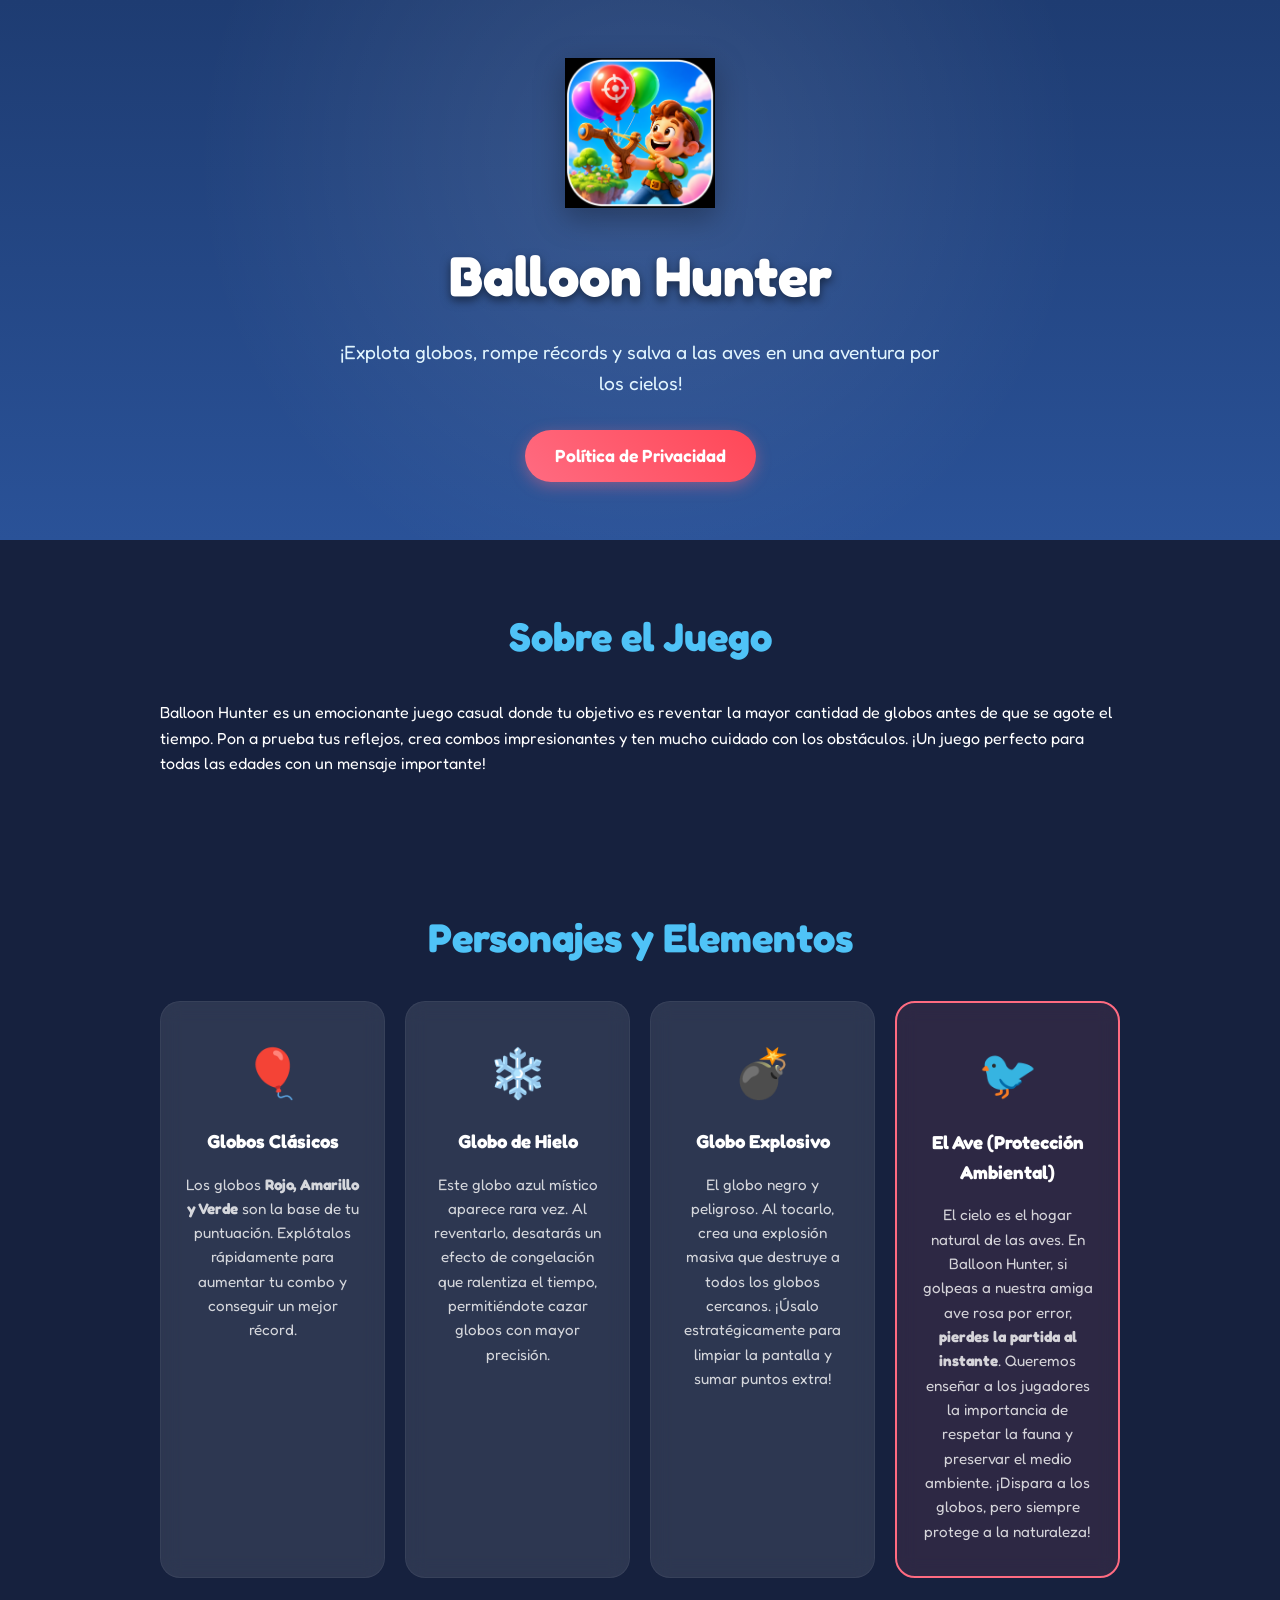
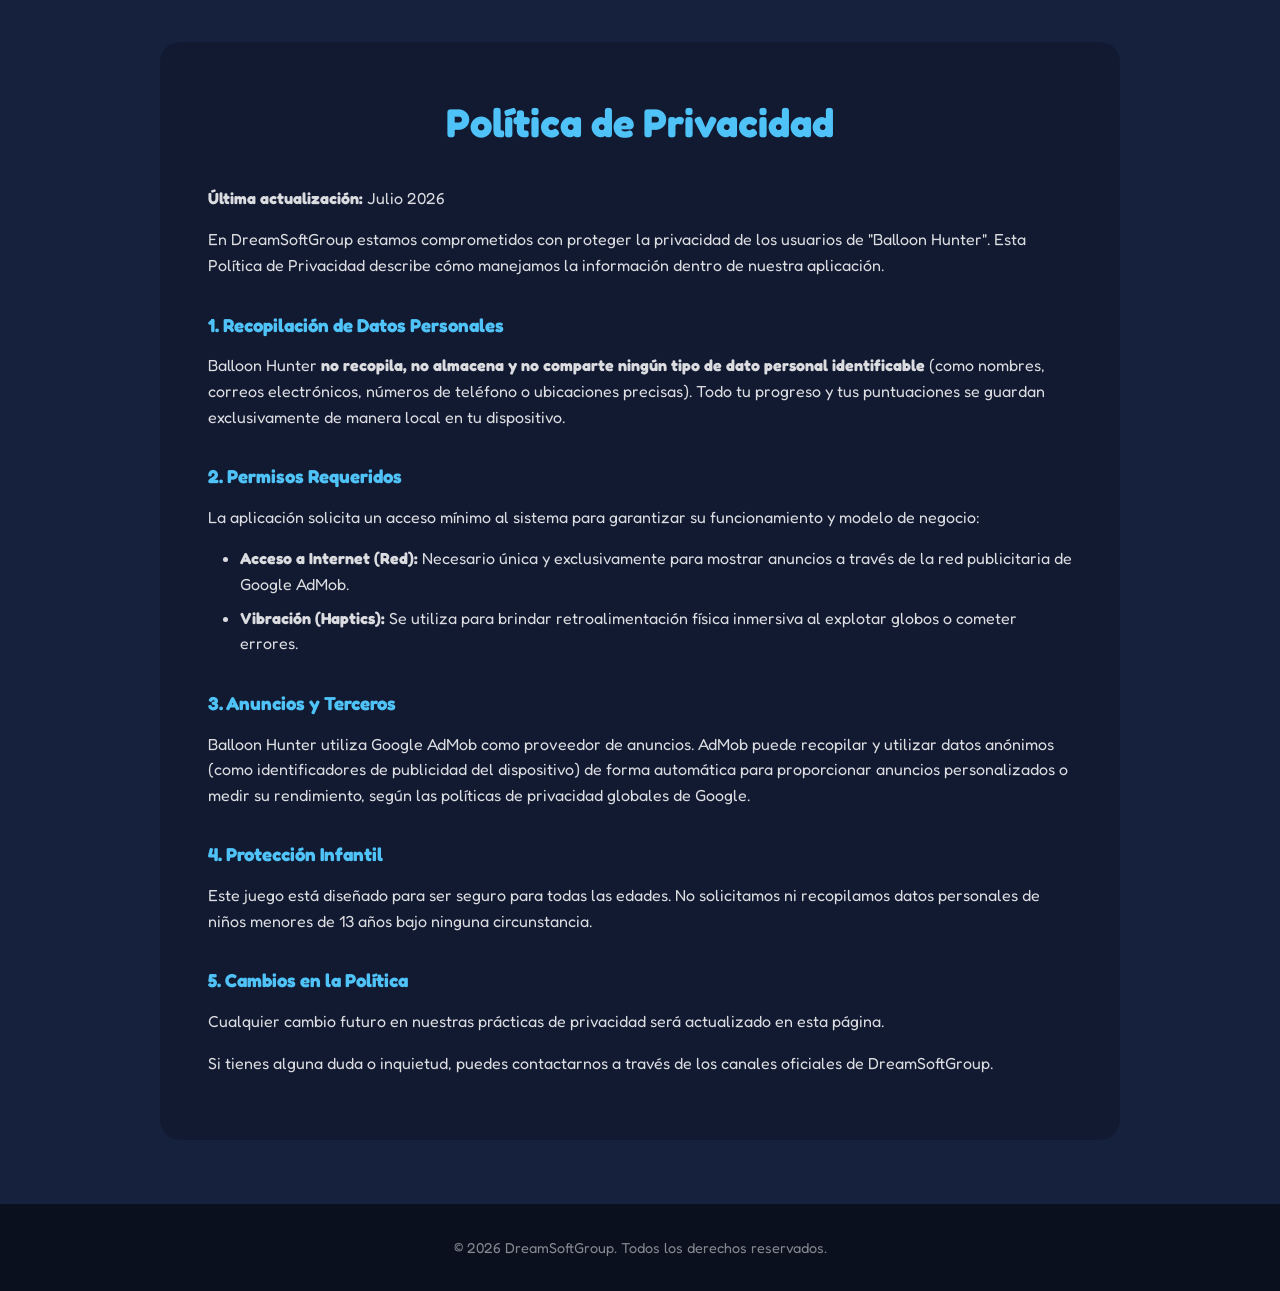
==== index.html @ 34f27b4a "first commit with Privacy Policy and Lore" ====
<!DOCTYPE html>
<html lang="es">
<head>
    <meta charset="UTF-8">
    <meta name="viewport" content="width=device-width, initial-scale=1.0">
    <title>Balloon Hunter | Official Game & Privacy Policy</title>
    <link href="https://fonts.googleapis.com/css2?family=Fredoka:wght@400;600;700&display=swap" rel="stylesheet">
    <link rel="stylesheet" href="style.css">
</head>
<body>
    <header class="hero">
        <div class="sky-background"></div>
        <div class="container hero-content">
            <img src="logo.png" alt="Balloon Hunter Logo" class="logo">
            <h1>Balloon Hunter</h1>
            <p class="tagline">¡Explota globos, rompe récords y salva a las aves en una aventura por los cielos!</p>
            <a href="#privacy" class="btn">Política de Privacidad</a>
        </div>
        <div class="clouds"></div>
    </header>

    <main class="container">
        <section id="about" class="section">
            <h2>Sobre el Juego</h2>
            <p>Balloon Hunter es un emocionante juego casual donde tu objetivo es reventar la mayor cantidad de globos antes de que se agote el tiempo. Pon a prueba tus reflejos, crea combos impresionantes y ten mucho cuidado con los obstáculos. ¡Un juego perfecto para todas las edades con un mensaje importante!</p>
        </section>

        <section id="lore" class="section">
            <h2>Personajes y Elementos</h2>
            <div class="cards-grid">
                
                <div class="card basic-balloons">
                    <div class="card-icon">🎈</div>
                    <h3>Globos Clásicos</h3>
                    <p>Los globos <strong>Rojo, Amarillo y Verde</strong> son la base de tu puntuación. Explótalos rápidamente para aumentar tu combo y conseguir un mejor récord.</p>
                </div>

                <div class="card ice-balloon">
                    <div class="card-icon">❄️</div>
                    <h3>Globo de Hielo</h3>
                    <p>Este globo azul místico aparece rara vez. Al reventarlo, desatarás un efecto de congelación que ralentiza el tiempo, permitiéndote cazar globos con mayor precisión.</p>
                </div>

                <div class="card bomb-balloon">
                    <div class="card-icon">💣</div>
                    <h3>Globo Explosivo</h3>
                    <p>El globo negro y peligroso. Al tocarlo, crea una explosión masiva que destruye a todos los globos cercanos. ¡Úsalo estratégicamente para limpiar la pantalla y sumar puntos extra!</p>
                </div>

                <div class="card bird-character">
                    <div class="card-icon">🐦</div>
                    <h3>El Ave (Protección Ambiental)</h3>
                    <p>El cielo es el hogar natural de las aves. En Balloon Hunter, si golpeas a nuestra amiga ave rosa por error, <strong>pierdes la partida al instante</strong>. Queremos enseñar a los jugadores la importancia de respetar la fauna y preservar el medio ambiente. ¡Dispara a los globos, pero siempre protege a la naturaleza!</p>
                </div>

            </div>
        </section>

        <section id="privacy" class="section privacy-section">
            <h2>Política de Privacidad</h2>
            <div class="privacy-content">
                <p><strong>Última actualización:</strong> Julio 2026</p>
                
                <p>En DreamSoftGroup estamos comprometidos con proteger la privacidad de los usuarios de "Balloon Hunter". Esta Política de Privacidad describe cómo manejamos la información dentro de nuestra aplicación.</p>

                <h3>1. Recopilación de Datos Personales</h3>
                <p>Balloon Hunter <strong>no recopila, no almacena y no comparte ningún tipo de dato personal identificable</strong> (como nombres, correos electrónicos, números de teléfono o ubicaciones precisas). Todo tu progreso y tus puntuaciones se guardan exclusivamente de manera local en tu dispositivo.</p>

                <h3>2. Permisos Requeridos</h3>
                <p>La aplicación solicita un acceso mínimo al sistema para garantizar su funcionamiento y modelo de negocio:</p>
                <ul>
                    <li><strong>Acceso a Internet (Red):</strong> Necesario única y exclusivamente para mostrar anuncios a través de la red publicitaria de Google AdMob.</li>
                    <li><strong>Vibración (Haptics):</strong> Se utiliza para brindar retroalimentación física inmersiva al explotar globos o cometer errores.</li>
                </ul>

                <h3>3. Anuncios y Terceros</h3>
                <p>Balloon Hunter utiliza Google AdMob como proveedor de anuncios. AdMob puede recopilar y utilizar datos anónimos (como identificadores de publicidad del dispositivo) de forma automática para proporcionar anuncios personalizados o medir su rendimiento, según las políticas de privacidad globales de Google.</p>

                <h3>4. Protección Infantil</h3>
                <p>Este juego está diseñado para ser seguro para todas las edades. No solicitamos ni recopilamos datos personales de niños menores de 13 años bajo ninguna circunstancia.</p>

                <h3>5. Cambios en la Política</h3>
                <p>Cualquier cambio futuro en nuestras prácticas de privacidad será actualizado en esta página.</p>
                
                <p>Si tienes alguna duda o inquietud, puedes contactarnos a través de los canales oficiales de DreamSoftGroup.</p>
            </div>
        </section>
    </main>

    <footer>
        <p>&copy; 2026 DreamSoftGroup. Todos los derechos reservados.</p>
    </footer>
</body>
</html>
---- style.css ----
:root {
    --primary: #4fc3f7;
    --primary-dark: #0288d1;
    --text: #ffffff;
    --bg-dark: #16213e;
    --bg-card: rgba(255, 255, 255, 0.1);
    --accent: #ff6b81;
}

* {
    margin: 0;
    padding: 0;
    box-sizing: border-box;
}

body {
    font-family: 'Fredoka', sans-serif;
    background-color: var(--bg-dark);
    color: var(--text);
    line-height: 1.6;
}

/* HERO SECTION */
.hero {
    position: relative;
    min-height: 60vh;
    display: flex;
    align-items: center;
    justify-content: center;
    text-align: center;
    background: linear-gradient(180deg, #1e3c72 0%, #2a5298 100%);
    overflow: hidden;
}

.sky-background {
    position: absolute;
    top: 0;
    left: 0;
    width: 100%;
    height: 100%;
    background-image: radial-gradient(circle at 50% 30%, rgba(255,255,255,0.1) 0%, transparent 60%);
    z-index: 1;
}

.hero-content {
    position: relative;
    z-index: 10;
    animation: slideUp 1s ease-out;
}

.logo {
    width: 150px;
    height: auto;
    margin-bottom: 1rem;
    filter: drop-shadow(0 10px 15px rgba(0,0,0,0.3));
    animation: float 3s ease-in-out infinite;
}

h1 {
    font-size: 3.5rem;
    margin-bottom: 1rem;
    text-shadow: 0 4px 10px rgba(0,0,0,0.5);
    color: #fff;
}

.tagline {
    font-size: 1.2rem;
    max-width: 600px;
    margin: 0 auto 2rem;
    color: #e1f5fe;
}

.btn {
    display: inline-block;
    padding: 12px 30px;
    background: linear-gradient(45deg, var(--accent), #ff4757);
    color: white;
    text-decoration: none;
    border-radius: 30px;
    font-size: 1.1rem;
    font-weight: 600;
    box-shadow: 0 4px 15px rgba(255, 107, 129, 0.4);
    transition: transform 0.2s, box-shadow 0.2s;
}

.btn:hover {
    transform: translateY(-2px);
    box-shadow: 0 6px 20px rgba(255, 107, 129, 0.6);
}

/* CONTAINER */
.container {
    max-width: 1000px;
    margin: 0 auto;
    padding: 0 20px;
}

.section {
    padding: 4rem 0;
}

.section h2 {
    font-size: 2.5rem;
    margin-bottom: 2rem;
    text-align: center;
    color: var(--primary);
}

/* CARDS */
.cards-grid {
    display: grid;
    grid-template-columns: repeat(auto-fit, minmax(220px, 1fr));
    gap: 20px;
}

.card {
    background: var(--bg-card);
    border: 1px solid rgba(255,255,255,0.05);
    padding: 2rem 1.5rem;
    border-radius: 20px;
    text-align: center;
    backdrop-filter: blur(10px);
    transition: transform 0.3s, background 0.3s;
}

.card:hover {
    transform: translateY(-5px);
    background: rgba(255,255,255,0.15);
}

.card-icon {
    font-size: 3rem;
    margin-bottom: 1rem;
}

.card h3 {
    margin-bottom: 1rem;
    color: #fff;
}

.card p {
    font-size: 0.95rem;
    color: rgba(255,255,255,0.8);
}

.bird-character {
    border: 2px solid var(--accent);
    background: rgba(255, 107, 129, 0.1);
}

/* PRIVACY */
.privacy-section {
    background: rgba(0,0,0,0.2);
    border-radius: 20px;
    padding: 3rem;
    margin-bottom: 4rem;
}

.privacy-content h3 {
    margin-top: 2rem;
    margin-bottom: 0.8rem;
    color: var(--primary);
}

.privacy-content p, .privacy-content ul {
    margin-bottom: 1rem;
    color: rgba(255,255,255,0.85);
}

.privacy-content ul {
    padding-left: 2rem;
}

.privacy-content li {
    margin-bottom: 0.5rem;
}

/* FOOTER */
footer {
    text-align: center;
    padding: 2rem;
    background: rgba(0,0,0,0.5);
    color: rgba(255,255,255,0.5);
    font-size: 0.9rem;
}

/* ANIMATIONS */
@keyframes float {
    0%, 100% { transform: translateY(0); }
    50% { transform: translateY(-10px); }
}

@keyframes slideUp {
    from { opacity: 0; transform: translateY(30px); }
    to { opacity: 1; transform: translateY(0); }
}
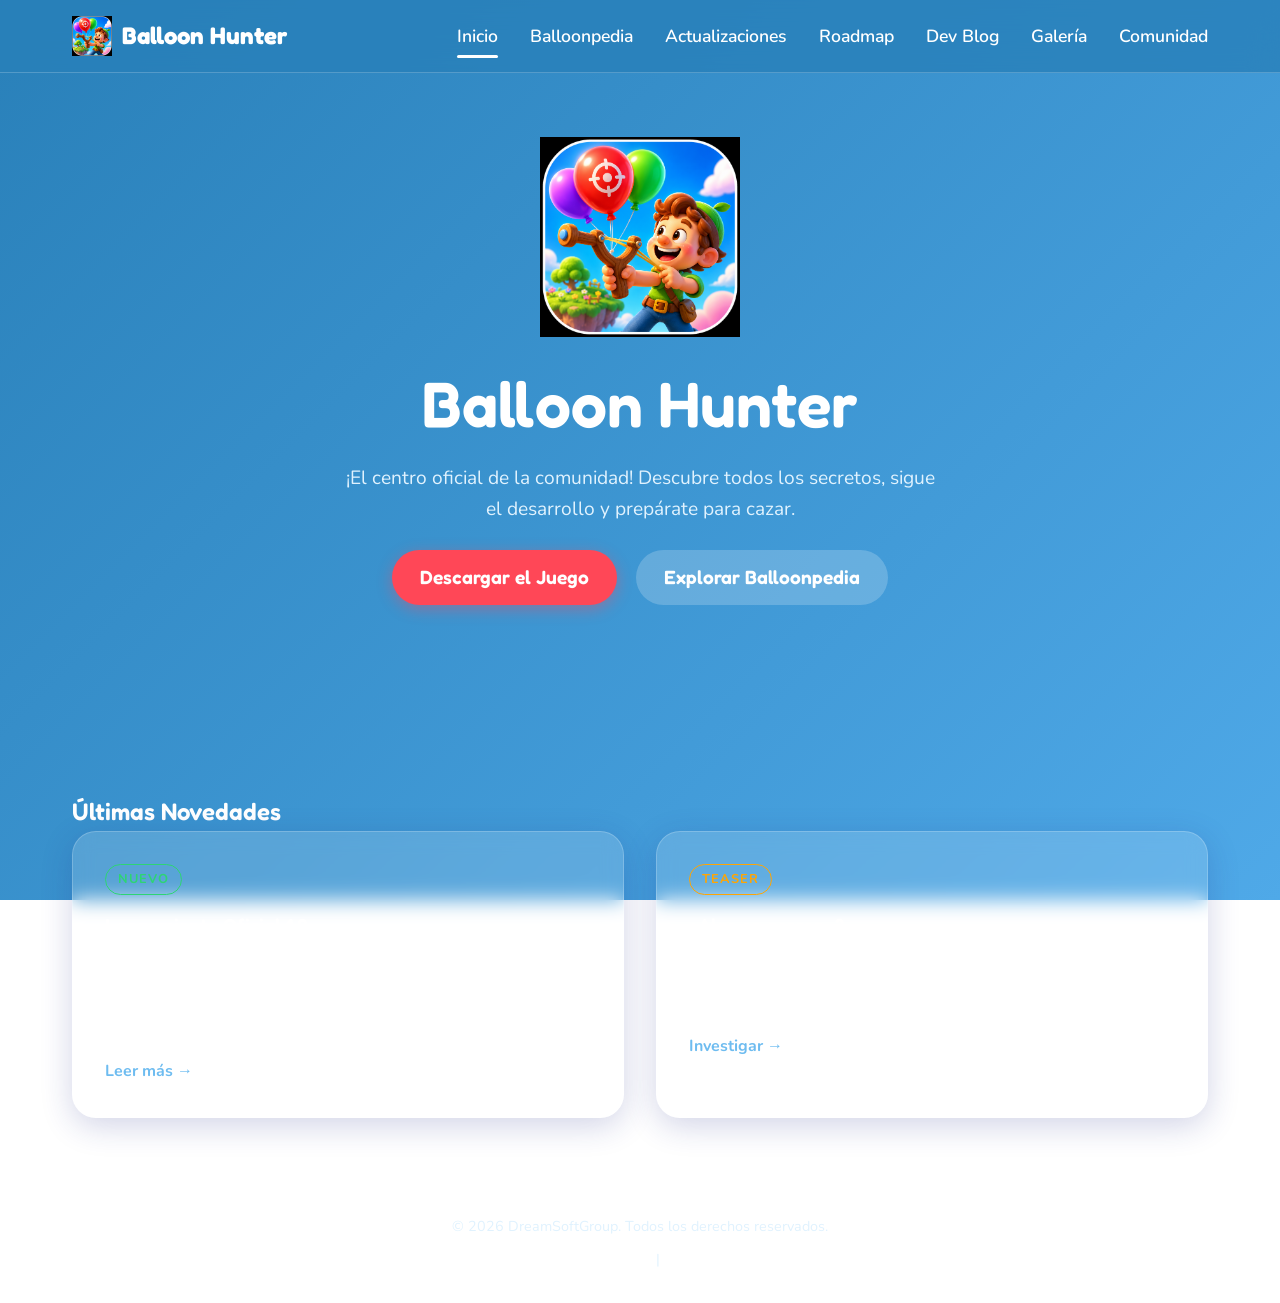
==== commit b67b309b: "feat: complete web hub structure with scalable balloonpedia, dev blog, and visual roadmap" ====
--- a/index.html
+++ b/index.html
@@ -3,92 +3,72 @@
 <head>
     <meta charset="UTF-8">
     <meta name="viewport" content="width=device-width, initial-scale=1.0">
-    <title>Balloon Hunter | Official Game & Privacy Policy</title>
-    <link href="https://fonts.googleapis.com/css2?family=Fredoka:wght@400;600;700&display=swap" rel="stylesheet">
-    <link rel="stylesheet" href="style.css">
+    <title>Balloon Hunter | Centro Oficial</title>
+    <link rel="stylesheet" href="css/style.css">
 </head>
 <body>
-    <header class="hero">
-        <div class="sky-background"></div>
-        <div class="container hero-content">
-            <img src="logo.png" alt="Balloon Hunter Logo" class="logo">
-            <h1>Balloon Hunter</h1>
-            <p class="tagline">¡Explota globos, rompe récords y salva a las aves en una aventura por los cielos!</p>
-            <a href="#privacy" class="btn">Política de Privacidad</a>
+    <div class="clouds-bg"></div>
+
+    <nav class="navbar">
+        <div class="container">
+            <a href="index.html" class="nav-brand">
+                <img src="logo.png" alt="Logo"> Balloon Hunter
+            </a>
+            <div class="menu-toggle" id="mobile-menu">☰</div>
+            <ul class="nav-links">
+                <li><a href="index.html" class="active">Inicio</a></li>
+                <li><a href="balloonpedia.html">Balloonpedia</a></li>
+                <li><a href="updates.html">Actualizaciones</a></li>
+                <li><a href="roadmap.html">Roadmap</a></li>
+                <li><a href="news.html">Dev Blog</a></li>
+                <li><a href="gallery.html">Galería</a></li>
+                <li><a href="community.html">Comunidad</a></li>
+            </ul>
         </div>
-        <div class="clouds"></div>
+    </nav>
+
+    <header class="page-header hero" style="min-height: 80vh;">
+        <div class="container">
+            <img src="logo.png" alt="Balloon Hunter" class="logo floating" style="margin: 0 auto; width: 200px;">
+            <h1 style="font-size: 4rem; margin-top: 1rem;">Balloon Hunter</h1>
+            <p class="tagline">¡El centro oficial de la comunidad! Descubre todos los secretos, sigue el desarrollo y prepárate para cazar.</p>
+            <br>
+            <a href="https://play.google.com/store" class="btn" style="margin-right: 15px;">Descargar el Juego</a>
+            <a href="balloonpedia.html" class="btn btn-secondary">Explorar Balloonpedia</a>
+        </div>
     </header>
 
-    <main class="container">
-        <section id="about" class="section">
-            <h2>Sobre el Juego</h2>
-            <p>Balloon Hunter es un emocionante juego casual donde tu objetivo es reventar la mayor cantidad de globos antes de que se agote el tiempo. Pon a prueba tus reflejos, crea combos impresionantes y ten mucho cuidado con los obstáculos. ¡Un juego perfecto para todas las edades con un mensaje importante!</p>
-        </section>
-
-        <section id="lore" class="section">
-            <h2>Personajes y Elementos</h2>
-            <div class="cards-grid">
-                
-                <div class="card basic-balloons">
-                    <div class="card-icon">🎈</div>
-                    <h3>Globos Clásicos</h3>
-                    <p>Los globos <strong>Rojo, Amarillo y Verde</strong> son la base de tu puntuación. Explótalos rápidamente para aumentar tu combo y conseguir un mejor récord.</p>
-                </div>
-
-                <div class="card ice-balloon">
-                    <div class="card-icon">❄️</div>
-                    <h3>Globo de Hielo</h3>
-                    <p>Este globo azul místico aparece rara vez. Al reventarlo, desatarás un efecto de congelación que ralentiza el tiempo, permitiéndote cazar globos con mayor precisión.</p>
-                </div>
-
-                <div class="card bomb-balloon">
-                    <div class="card-icon">💣</div>
-                    <h3>Globo Explosivo</h3>
-                    <p>El globo negro y peligroso. Al tocarlo, crea una explosión masiva que destruye a todos los globos cercanos. ¡Úsalo estratégicamente para limpiar la pantalla y sumar puntos extra!</p>
-                </div>
-
-                <div class="card bird-character">
-                    <div class="card-icon">🐦</div>
-                    <h3>El Ave (Protección Ambiental)</h3>
-                    <p>El cielo es el hogar natural de las aves. En Balloon Hunter, si golpeas a nuestra amiga ave rosa por error, <strong>pierdes la partida al instante</strong>. Queremos enseñar a los jugadores la importancia de respetar la fauna y preservar el medio ambiente. ¡Dispara a los globos, pero siempre protege a la naturaleza!</p>
-                </div>
-
+    <main class="container section">
+        <h2>Últimas Novedades</h2>
+        <div class="grid-2">
+            <div class="glass-card">
+                <span class="badge available">NUEVO</span>
+                <h3 style="margin: 1rem 0;">Lanzamiento Oficial 1.0</h3>
+                <p>¡El juego por fin está aquí! Disfruta de la versión base con los 5 globos iniciales y el sistema de ranking global. Descubre todos los detalles en nuestro Dev Blog.</p>
+                <br>
+                <a href="news.html" style="color: var(--color-sky-light); font-weight: bold;">Leer más →</a>
             </div>
-        </section>
-
-        <section id="privacy" class="section privacy-section">
-            <h2>Política de Privacidad</h2>
-            <div class="privacy-content">
-                <p><strong>Última actualización:</strong> Julio 2026</p>
-                
-                <p>En DreamSoftGroup estamos comprometidos con proteger la privacidad de los usuarios de "Balloon Hunter". Esta Política de Privacidad describe cómo manejamos la información dentro de nuestra aplicación.</p>
-
-                <h3>1. Recopilación de Datos Personales</h3>
-                <p>Balloon Hunter <strong>no recopila, no almacena y no comparte ningún tipo de dato personal identificable</strong> (como nombres, correos electrónicos, números de teléfono o ubicaciones precisas). Todo tu progreso y tus puntuaciones se guardan exclusivamente de manera local en tu dispositivo.</p>
-
-                <h3>2. Permisos Requeridos</h3>
-                <p>La aplicación solicita un acceso mínimo al sistema para garantizar su funcionamiento y modelo de negocio:</p>
-                <ul>
-                    <li><strong>Acceso a Internet (Red):</strong> Necesario única y exclusivamente para mostrar anuncios a través de la red publicitaria de Google AdMob.</li>
-                    <li><strong>Vibración (Haptics):</strong> Se utiliza para brindar retroalimentación física inmersiva al explotar globos o cometer errores.</li>
-                </ul>
-
-                <h3>3. Anuncios y Terceros</h3>
-                <p>Balloon Hunter utiliza Google AdMob como proveedor de anuncios. AdMob puede recopilar y utilizar datos anónimos (como identificadores de publicidad del dispositivo) de forma automática para proporcionar anuncios personalizados o medir su rendimiento, según las políticas de privacidad globales de Google.</p>
-
-                <h3>4. Protección Infantil</h3>
-                <p>Este juego está diseñado para ser seguro para todas las edades. No solicitamos ni recopilamos datos personales de niños menores de 13 años bajo ninguna circunstancia.</p>
-
-                <h3>5. Cambios en la Política</h3>
-                <p>Cualquier cambio futuro en nuestras prácticas de privacidad será actualizado en esta página.</p>
-                
-                <p>Si tienes alguna duda o inquietud, puedes contactarnos a través de los canales oficiales de DreamSoftGroup.</p>
+            
+            <div class="glass-card">
+                <span class="badge wip">TEASER</span>
+                <h3 style="margin: 1rem 0;">¿Algo se acerca...?</h3>
+                <p>Nuestros radares han detectado una perturbación en las nubes. Visita la sección de Actualizaciones para ver los primeros reportes.</p>
+                <br>
+                <a href="updates.html" style="color: var(--color-sky-light); font-weight: bold;">Investigar →</a>
             </div>
-        </section>
+        </div>
     </main>
 
     <footer>
-        <p>&copy; 2026 DreamSoftGroup. Todos los derechos reservados.</p>
+        <div class="container">
+            <p>&copy; 2026 DreamSoftGroup. Todos los derechos reservados.</p>
+            <div style="margin-top: 10px;">
+                <a href="policies.html">Políticas de Privacidad</a> | 
+                <a href="policies.html">Términos de Uso</a>
+            </div>
+        </div>
     </footer>
+
+    <script src="js/main.js"></script>
 </body>
 </html>
--- a/css/style.css
+++ b/css/style.css
@@ -0,0 +1,317 @@
+/* ==========================================================================
+   Balloon Hunter Hub - Design System & Global Styles
+   ========================================================================== */
+
+@import url('https://fonts.googleapis.com/css2?family=Fredoka:wght@400;500;600;700&family=Nunito:wght@400;600;700&display=swap');
+
+:root {
+    /* Colors */
+    --color-sky-light: #6ebcf0;
+    --color-sky-mid: #4fa9e8;
+    --color-sky-dark: #2980b9;
+    --color-text-main: #ffffff;
+    --color-text-muted: #e0f2fe;
+    --color-card-bg: rgba(255, 255, 255, 0.15);
+    --color-card-border: rgba(255, 255, 255, 0.2);
+    
+    /* Semantic Colors */
+    --color-balloon-red: #ff4757;
+    --color-balloon-green: #2ed573;
+    --color-balloon-yellow: #ffa502;
+    --color-balloon-blue: #70a1ff;
+    --color-balloon-black: #2f3542;
+    --color-bird-pink: #ff7f50;
+
+    /* Status Colors */
+    --color-status-done: #2ed573;
+    --color-status-wip: #ffa502;
+    --color-status-future: #3742fa;
+
+    /* Typography */
+    --font-heading: 'Fredoka', sans-serif;
+    --font-body: 'Nunito', sans-serif;
+
+    /* Spacing */
+    --space-sm: 0.5rem;
+    --space-md: 1rem;
+    --space-lg: 2rem;
+    --space-xl: 4rem;
+
+    /* Effects */
+    --shadow-soft: 0 8px 32px 0 rgba(31, 38, 135, 0.2);
+    --transition-smooth: all 0.3s cubic-bezier(0.25, 0.8, 0.25, 1);
+    --radius-lg: 24px;
+    --radius-md: 16px;
+}
+
+/* ==========================================================================
+   Base
+   ========================================================================== */
+* {
+    margin: 0;
+    padding: 0;
+    box-sizing: border-box;
+}
+
+body {
+    font-family: var(--font-body);
+    background: linear-gradient(135deg, var(--color-sky-dark) 0%, var(--color-sky-mid) 100%);
+    background-attachment: fixed;
+    color: var(--color-text-main);
+    line-height: 1.6;
+    overflow-x: hidden;
+}
+
+h1, h2, h3, h4, h5, h6 {
+    font-family: var(--font-heading);
+    font-weight: 600;
+}
+
+a {
+    color: var(--color-text-main);
+    text-decoration: none;
+    transition: var(--transition-smooth);
+}
+
+img {
+    max-width: 100%;
+    height: auto;
+    display: block;
+}
+
+.container {
+    width: 100%;
+    max-width: 1200px;
+    margin: 0 auto;
+    padding: 0 var(--space-lg);
+}
+
+/* ==========================================================================
+   Navigation
+   ========================================================================== */
+.navbar {
+    position: sticky;
+    top: 0;
+    z-index: 1000;
+    background: rgba(41, 128, 185, 0.8);
+    backdrop-filter: blur(15px);
+    border-bottom: 1px solid var(--color-card-border);
+    padding: var(--space-md) 0;
+}
+
+.navbar .container {
+    display: flex;
+    justify-content: space-between;
+    align-items: center;
+}
+
+.nav-brand {
+    display: flex;
+    align-items: center;
+    gap: 10px;
+    font-family: var(--font-heading);
+    font-size: 1.5rem;
+    font-weight: 700;
+}
+
+.nav-brand img {
+    height: 40px;
+}
+
+.nav-links {
+    display: flex;
+    gap: var(--space-lg);
+    list-style: none;
+}
+
+.nav-links a {
+    font-weight: 600;
+    font-size: 1.1rem;
+    padding: 5px 0;
+    position: relative;
+}
+
+.nav-links a::after {
+    content: '';
+    position: absolute;
+    bottom: -5px;
+    left: 0;
+    width: 0%;
+    height: 3px;
+    background: var(--color-text-main);
+    transition: var(--transition-smooth);
+    border-radius: 2px;
+}
+
+.nav-links a:hover::after,
+.nav-links a.active::after {
+    width: 100%;
+}
+
+.menu-toggle {
+    display: none;
+    font-size: 1.5rem;
+    cursor: pointer;
+}
+
+/* ==========================================================================
+   Components (Cards, Buttons, Badges)
+   ========================================================================== */
+.btn {
+    display: inline-flex;
+    align-items: center;
+    justify-content: center;
+    padding: 12px 28px;
+    background: var(--color-balloon-red);
+    color: white;
+    font-family: var(--font-heading);
+    font-size: 1.2rem;
+    font-weight: 600;
+    border-radius: 50px;
+    border: none;
+    cursor: pointer;
+    box-shadow: 0 4px 15px rgba(255, 71, 87, 0.4);
+    transition: var(--transition-smooth);
+}
+
+.btn:hover {
+    transform: translateY(-3px);
+    box-shadow: 0 6px 20px rgba(255, 71, 87, 0.6);
+}
+
+.btn-secondary {
+    background: rgba(255,255,255,0.2);
+    box-shadow: none;
+}
+.btn-secondary:hover {
+    background: rgba(255,255,255,0.3);
+}
+
+.glass-card {
+    background: var(--color-card-bg);
+    backdrop-filter: blur(10px);
+    -webkit-backdrop-filter: blur(10px);
+    border: 1px solid var(--color-card-border);
+    border-radius: var(--radius-lg);
+    padding: var(--space-lg);
+    box-shadow: var(--shadow-soft);
+    transition: var(--transition-smooth);
+}
+
+.glass-card:hover {
+    transform: translateY(-5px);
+    background: rgba(255, 255, 255, 0.2);
+}
+
+.badge {
+    display: inline-block;
+    padding: 4px 12px;
+    border-radius: 20px;
+    font-size: 0.8rem;
+    font-weight: 700;
+    text-transform: uppercase;
+    letter-spacing: 1px;
+}
+
+.badge.common { background: rgba(255, 255, 255, 0.2); }
+.badge.special { background: var(--color-balloon-blue); }
+.badge.legendary { background: var(--color-balloon-black); }
+.badge.available { border: 1px solid var(--color-status-done); color: var(--color-status-done); }
+.badge.wip { border: 1px solid var(--color-status-wip); color: var(--color-status-wip); }
+
+/* ==========================================================================
+   Animations & Backgrounds
+   ========================================================================== */
+.floating {
+    animation: float 4s ease-in-out infinite;
+}
+
+@keyframes float {
+    0%, 100% { transform: translateY(0); }
+    50% { transform: translateY(-15px); }
+}
+
+.clouds-bg {
+    position: fixed;
+    top: 0;
+    left: 0;
+    width: 200%;
+    height: 100%;
+    background: url('../assets/images/clouds.png') repeat-x center center;
+    background-size: cover;
+    opacity: 0.3;
+    z-index: -1;
+    animation: moveClouds 120s linear infinite;
+    pointer-events: none;
+}
+
+@keyframes moveClouds {
+    0% { transform: translateX(0); }
+    100% { transform: translateX(-50%); }
+}
+
+/* ==========================================================================
+   Layout Grids
+   ========================================================================== */
+.grid-2 { display: grid; grid-template-columns: 1fr 1fr; gap: var(--space-lg); }
+.grid-3 { display: grid; grid-template-columns: repeat(auto-fit, minmax(300px, 1fr)); gap: var(--space-lg); }
+.grid-4 { display: grid; grid-template-columns: repeat(auto-fit, minmax(250px, 1fr)); gap: var(--space-lg); }
+
+/* ==========================================================================
+   Sections
+   ========================================================================== */
+.page-header {
+    text-align: center;
+    padding: var(--space-xl) 0 var(--space-lg);
+}
+
+.page-header h1 {
+    font-size: 3.5rem;
+    margin-bottom: var(--space-sm);
+}
+
+.page-header p {
+    font-size: 1.2rem;
+    color: var(--color-text-muted);
+    max-width: 600px;
+    margin: 0 auto;
+}
+
+/* Footer */
+footer {
+    text-align: center;
+    padding: var(--space-lg) 0;
+    margin-top: var(--space-xl);
+    border-top: 1px solid var(--color-card-border);
+    font-size: 0.9rem;
+    color: var(--color-text-muted);
+}
+
+/* ==========================================================================
+   Responsive
+   ========================================================================== */
+@media (max-width: 768px) {
+    .nav-links {
+        display: none;
+        flex-direction: column;
+        position: absolute;
+        top: 100%;
+        left: 0;
+        width: 100%;
+        background: rgba(41, 128, 185, 0.95);
+        padding: var(--space-md);
+        text-align: center;
+    }
+    .nav-links.active {
+        display: flex;
+    }
+    .menu-toggle {
+        display: block;
+    }
+    .grid-2 {
+        grid-template-columns: 1fr;
+    }
+    .page-header h1 {
+        font-size: 2.5rem;
+    }
+}
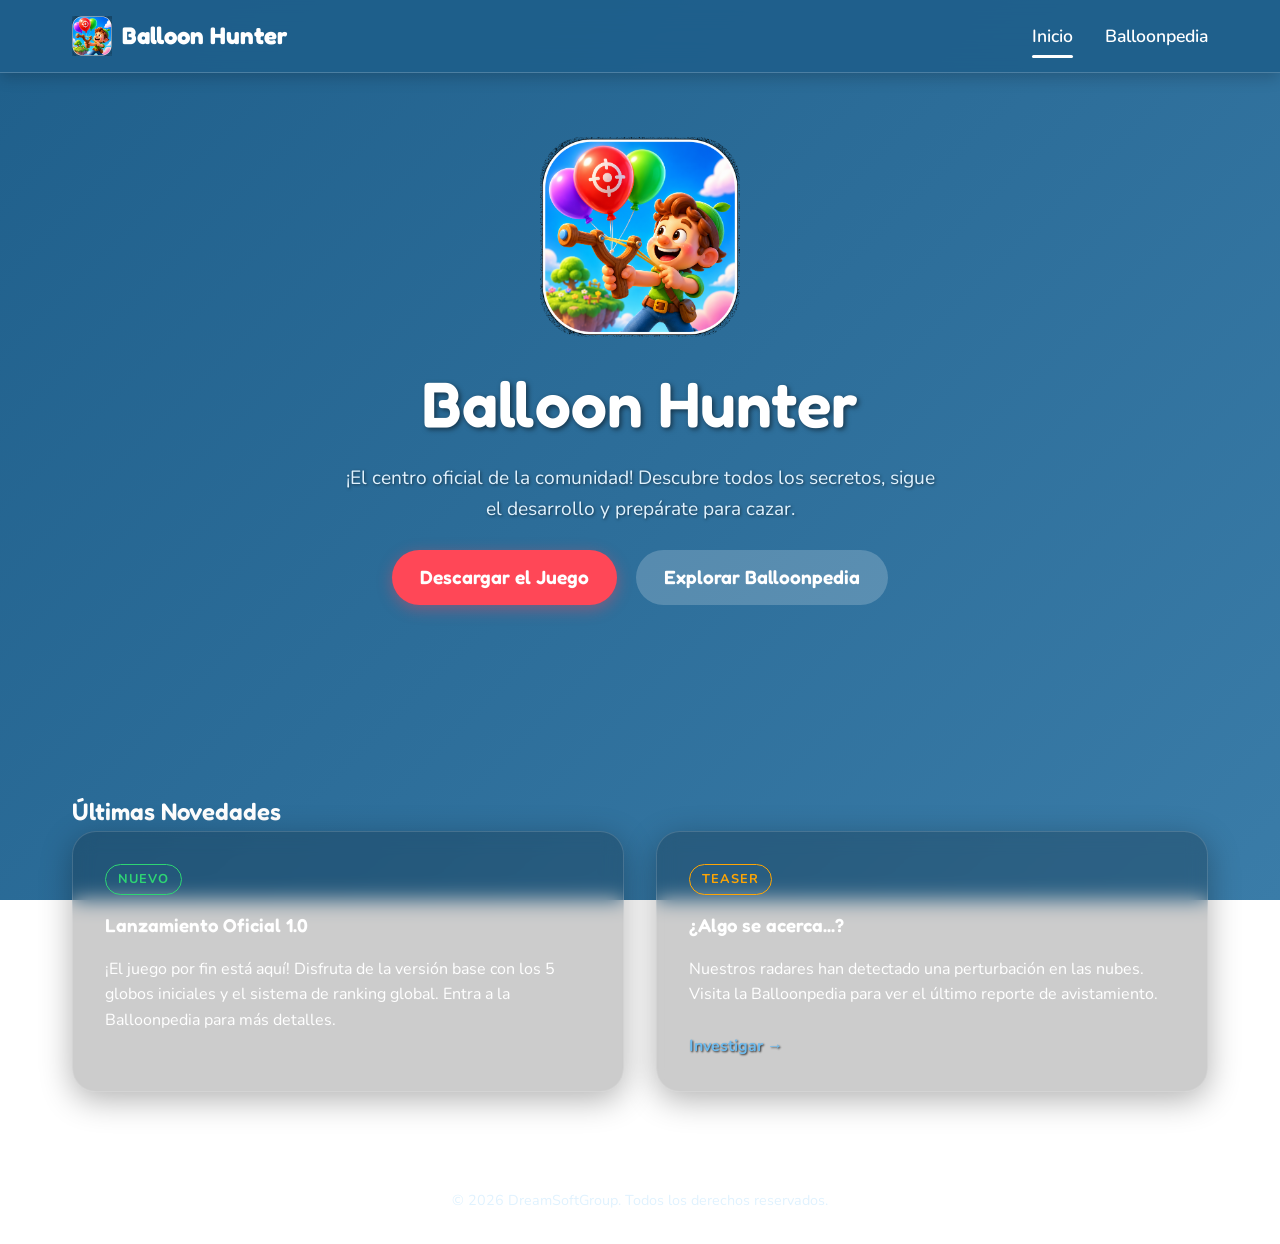
==== commit 965e9394: "refactor: simplify site to only Inicio and Balloonpedia, add teaser, fix contrast and transparent as" ====
--- a/index.html
+++ b/index.html
@@ -18,20 +18,15 @@
             <ul class="nav-links">
                 <li><a href="index.html" class="active">Inicio</a></li>
                 <li><a href="balloonpedia.html">Balloonpedia</a></li>
-                <li><a href="updates.html">Actualizaciones</a></li>
-                <li><a href="roadmap.html">Roadmap</a></li>
-                <li><a href="news.html">Dev Blog</a></li>
-                <li><a href="gallery.html">Galería</a></li>
-                <li><a href="community.html">Comunidad</a></li>
             </ul>
         </div>
     </nav>
 
     <header class="page-header hero" style="min-height: 80vh;">
         <div class="container">
-            <img src="logo.png" alt="Balloon Hunter" class="logo floating" style="margin: 0 auto; width: 200px;">
-            <h1 style="font-size: 4rem; margin-top: 1rem;">Balloon Hunter</h1>
-            <p class="tagline">¡El centro oficial de la comunidad! Descubre todos los secretos, sigue el desarrollo y prepárate para cazar.</p>
+            <img src="logo.png" alt="Balloon Hunter" class="logo floating" style="margin: 0 auto; width: 200px; border-radius: 22%;">
+            <h1 style="font-size: 4rem; margin-top: 1rem; text-shadow: 2px 2px 5px rgba(0,0,0,0.5);">Balloon Hunter</h1>
+            <p class="tagline" style="text-shadow: 1px 1px 3px rgba(0,0,0,0.5);">¡El centro oficial de la comunidad! Descubre todos los secretos, sigue el desarrollo y prepárate para cazar.</p>
             <br>
             <a href="https://play.google.com/store" class="btn" style="margin-right: 15px;">Descargar el Juego</a>
             <a href="balloonpedia.html" class="btn btn-secondary">Explorar Balloonpedia</a>
@@ -44,17 +39,15 @@
             <div class="glass-card">
                 <span class="badge available">NUEVO</span>
                 <h3 style="margin: 1rem 0;">Lanzamiento Oficial 1.0</h3>
-                <p>¡El juego por fin está aquí! Disfruta de la versión base con los 5 globos iniciales y el sistema de ranking global. Descubre todos los detalles en nuestro Dev Blog.</p>
-                <br>
-                <a href="news.html" style="color: var(--color-sky-light); font-weight: bold;">Leer más →</a>
+                <p>¡El juego por fin está aquí! Disfruta de la versión base con los 5 globos iniciales y el sistema de ranking global. Entra a la Balloonpedia para más detalles.</p>
             </div>
             
             <div class="glass-card">
                 <span class="badge wip">TEASER</span>
                 <h3 style="margin: 1rem 0;">¿Algo se acerca...?</h3>
-                <p>Nuestros radares han detectado una perturbación en las nubes. Visita la sección de Actualizaciones para ver los primeros reportes.</p>
+                <p>Nuestros radares han detectado una perturbación en las nubes. Visita la Balloonpedia para ver el último reporte de avistamiento.</p>
                 <br>
-                <a href="updates.html" style="color: var(--color-sky-light); font-weight: bold;">Investigar →</a>
+                <a href="balloonpedia.html#teasers" style="color: var(--color-sky-light); font-weight: bold; text-shadow: 1px 1px 2px rgba(0,0,0,0.8);">Investigar →</a>
             </div>
         </div>
     </main>
@@ -62,10 +55,6 @@
     <footer>
         <div class="container">
             <p>&copy; 2026 DreamSoftGroup. Todos los derechos reservados.</p>
-            <div style="margin-top: 10px;">
-                <a href="policies.html">Políticas de Privacidad</a> | 
-                <a href="policies.html">Términos de Uso</a>
-            </div>
         </div>
     </footer>
 
--- a/css/style.css
+++ b/css/style.css
@@ -55,7 +55,7 @@
 
 body {
     font-family: var(--font-body);
-    background: linear-gradient(135deg, var(--color-sky-dark) 0%, var(--color-sky-mid) 100%);
+    background: linear-gradient(135deg, #1f5f8b 0%, #3a7ca8 100%);
     background-attachment: fixed;
     color: var(--color-text-main);
     line-height: 1.6;
@@ -93,10 +93,11 @@
     position: sticky;
     top: 0;
     z-index: 1000;
-    background: rgba(41, 128, 185, 0.8);
+    background: rgba(31, 95, 139, 0.9);
     backdrop-filter: blur(15px);
     border-bottom: 1px solid var(--color-card-border);
     padding: var(--space-md) 0;
+    box-shadow: 0 4px 15px rgba(0,0,0,0.2);
 }
 
 .navbar .container {
@@ -188,19 +189,19 @@
 }
 
 .glass-card {
-    background: var(--color-card-bg);
+    background: rgba(0, 0, 0, 0.2);
     backdrop-filter: blur(10px);
     -webkit-backdrop-filter: blur(10px);
-    border: 1px solid var(--color-card-border);
+    border: 1px solid rgba(255,255,255,0.15);
     border-radius: var(--radius-lg);
     padding: var(--space-lg);
-    box-shadow: var(--shadow-soft);
+    box-shadow: 0 8px 32px 0 rgba(0, 0, 0, 0.3);
     transition: var(--transition-smooth);
 }
 
 .glass-card:hover {
     transform: translateY(-5px);
-    background: rgba(255, 255, 255, 0.2);
+    background: rgba(0, 0, 0, 0.3);
 }
 
 .badge {
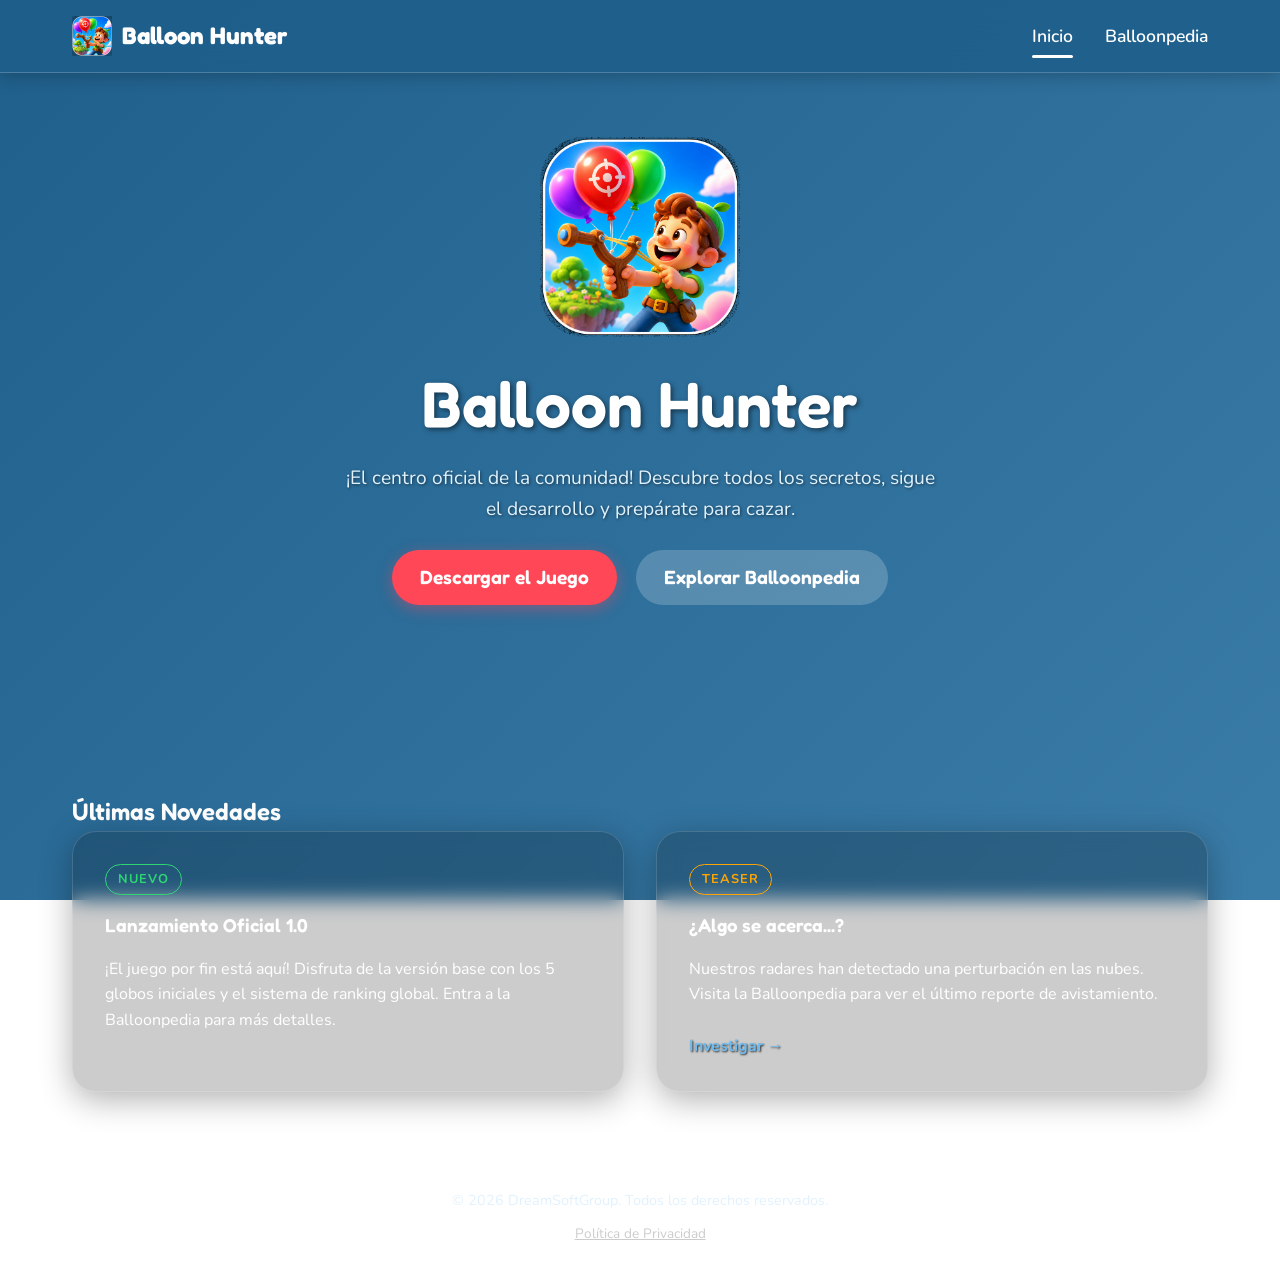
==== commit fa3dc63e: "feat: restore policies.html and add footer links for playstore requirement" ====
--- a/index.html
+++ b/index.html
@@ -55,6 +55,9 @@
     <footer>
         <div class="container">
             <p>&copy; 2026 DreamSoftGroup. Todos los derechos reservados.</p>
+            <div style="margin-top: 10px;">
+                <a href="policies.html" style="color: #ccc; text-decoration: underline; font-size: 0.85rem;">Política de Privacidad</a>
+            </div>
         </div>
     </footer>
 
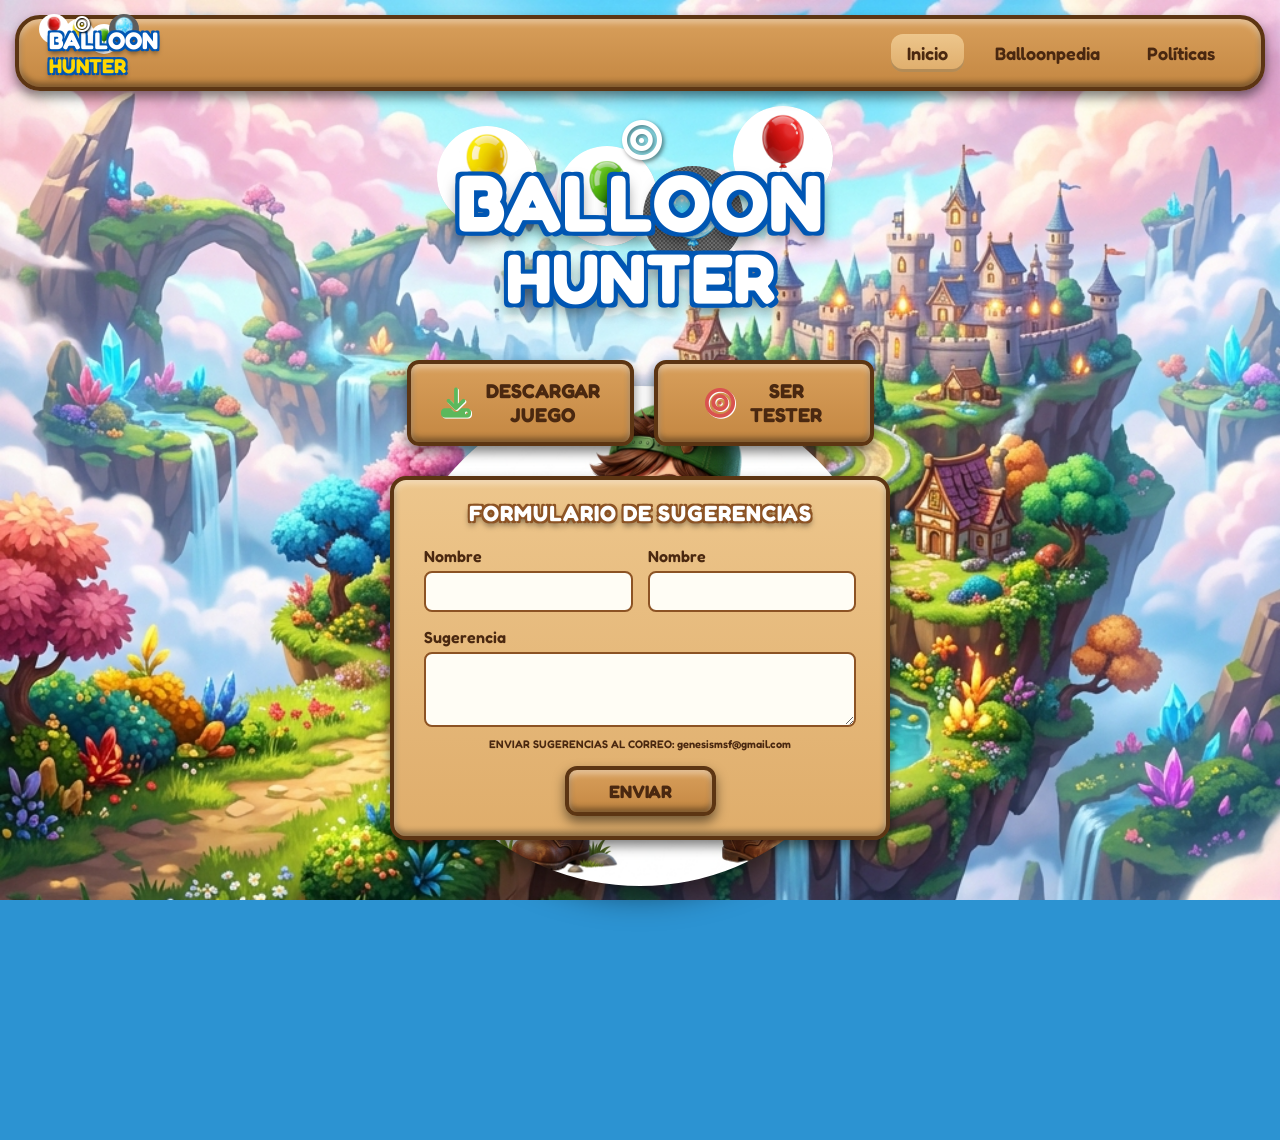
==== commit 74dec7fa: "feat: rebuild promotional website with SPA format and wooden UI" ====
--- a/index.html
+++ b/index.html
@@ -3,64 +3,300 @@
 <head>
     <meta charset="UTF-8">
     <meta name="viewport" content="width=device-width, initial-scale=1.0">
-    <title>Balloon Hunter | Centro Oficial</title>
-    <link rel="stylesheet" href="css/style.css">
+    <title>Balloon Hunter</title>
+    <!-- Google Fonts -->
+    <link rel="preconnect" href="https://fonts.googleapis.com">
+    <link rel="preconnect" href="https://fonts.gstatic.com" crossorigin>
+    <link href="https://fonts.googleapis.com/css2?family=Fredoka:wght@400;500;600;700&display=swap" rel="stylesheet">
+    <!-- FontAwesome para iconos -->
+    <link rel="stylesheet" href="https://cdnjs.cloudflare.com/ajax/libs/font-awesome/6.4.0/css/all.min.css">
+    <!-- Estilos locales -->
+    <link rel="stylesheet" href="style.css">
 </head>
 <body>
-    <div class="clouds-bg"></div>
-
-    <nav class="navbar">
-        <div class="container">
-            <a href="index.html" class="nav-brand">
-                <img src="logo.png" alt="Logo"> Balloon Hunter
-            </a>
-            <div class="menu-toggle" id="mobile-menu">☰</div>
-            <ul class="nav-links">
-                <li><a href="index.html" class="active">Inicio</a></li>
-                <li><a href="balloonpedia.html">Balloonpedia</a></li>
-            </ul>
+    <div id="bg-container">
+        <img src="assets/bg_sky.jpg" alt="Background" class="bg-img">
+    </div>
+
+    <!-- NAVBAR -->
+    <nav class="navbar wood-panel">
+        <div class="logo">
+            <h1 class="logo-text">BALLOON <br><span>HUNTER</span></h1>
+            <div class="logo-icon-target"><i class="fa-solid fa-bullseye"></i></div>
+            <img src="assets/balloon_red.jpg" class="logo-balloon bl-red" alt="">
+            <img src="assets/balloon_yellow.jpg" class="logo-balloon bl-yellow" alt="">
+            <img src="assets/balloon_green.jpg" class="logo-balloon bl-green" alt="">
+            <img src="assets/balloon_blue.jpg" class="logo-balloon bl-blue" alt="">
         </div>
+        <ul class="nav-links">
+            <li><a href="#inicio" class="nav-btn active">Inicio</a></li>
+            <li><a href="#balloonpedia" class="nav-btn">Balloonpedia</a></li>
+            <li><a href="#politicas" class="nav-btn">Políticas</a></li>
+        </ul>
     </nav>
 
-    <header class="page-header hero" style="min-height: 80vh;">
-        <div class="container">
-            <img src="logo.png" alt="Balloon Hunter" class="logo floating" style="margin: 0 auto; width: 200px; border-radius: 22%;">
-            <h1 style="font-size: 4rem; margin-top: 1rem; text-shadow: 2px 2px 5px rgba(0,0,0,0.5);">Balloon Hunter</h1>
-            <p class="tagline" style="text-shadow: 1px 1px 3px rgba(0,0,0,0.5);">¡El centro oficial de la comunidad! Descubre todos los secretos, sigue el desarrollo y prepárate para cazar.</p>
-            <br>
-            <a href="https://play.google.com/store" class="btn" style="margin-right: 15px;">Descargar el Juego</a>
-            <a href="balloonpedia.html" class="btn btn-secondary">Explorar Balloonpedia</a>
-        </div>
-    </header>
-
-    <main class="container section">
-        <h2>Últimas Novedades</h2>
-        <div class="grid-2">
-            <div class="glass-card">
-                <span class="badge available">NUEVO</span>
-                <h3 style="margin: 1rem 0;">Lanzamiento Oficial 1.0</h3>
-                <p>¡El juego por fin está aquí! Disfruta de la versión base con los 5 globos iniciales y el sistema de ranking global. Entra a la Balloonpedia para más detalles.</p>
+    <!-- CONTENIDO PRINCIPAL -->
+    <main id="app">
+        
+        <!-- SECCIÓN: INICIO -->
+        <section id="inicio" class="page-section active">
+            <div class="hero">
+                <div class="hero-logo-container">
+                    <img src="assets/balloon_yellow.jpg" class="hero-balloon b-yellow" alt="">
+                    <img src="assets/balloon_green.jpg" class="hero-balloon b-green" alt="">
+                    <img src="assets/balloon_red.jpg" class="hero-balloon b-red" alt="">
+                    <img src="assets/balloon_blue.jpg" class="hero-balloon b-blue" alt="">
+                    <h1 class="giant-logo-text">BALLOON<br><span>HUNTER</span></h1>
+                    <div class="hero-target"><i class="fa-solid fa-bullseye"></i></div>
+                </div>
+                
+                <div class="action-buttons">
+                    <a href="#" class="wood-btn action-btn primary-btn"><i class="fa-solid fa-download"></i> DESCARGAR<br>JUEGO</a>
+                    <a href="#" class="wood-btn action-btn secondary-btn"><i class="fa-solid fa-bullseye"></i> SER<br>TESTER</a>
+                </div>
+
+                <div class="form-container wood-panel">
+                    <h2 class="wood-text-title">FORMULARIO DE SUGERENCIAS</h2>
+                    <form action="https://formspree.io/f/genesismsf@gmail.com" method="POST">
+                        <div class="input-group">
+                            <div class="input-field">
+                                <label for="nombre">Nombre</label>
+                                <input type="text" id="nombre" name="nombre" required>
+                            </div>
+                            <div class="input-field">
+                                <label for="email">Nombre</label> <!-- Mantenido como en el mockup -->
+                                <input type="text" id="email" name="email" required>
+                            </div>
+                        </div>
+                        <div class="input-field full-width">
+                            <label for="sugerencia">Sugerencia</label>
+                            <textarea id="sugerencia" name="sugerencia" rows="3" required></textarea>
+                        </div>
+                        <p class="email-note">ENVIAR SUGERENCIAS AL CORREO: genesismsf@gmail.com</p>
+                        <button type="submit" class="wood-btn submit-btn">ENVIAR</button>
+                    </form>
+                </div>
             </div>
-            
-            <div class="glass-card">
-                <span class="badge wip">TEASER</span>
-                <h3 style="margin: 1rem 0;">¿Algo se acerca...?</h3>
-                <p>Nuestros radares han detectado una perturbación en las nubes. Visita la Balloonpedia para ver el último reporte de avistamiento.</p>
-                <br>
-                <a href="balloonpedia.html#teasers" style="color: var(--color-sky-light); font-weight: bold; text-shadow: 1px 1px 2px rgba(0,0,0,0.8);">Investigar →</a>
+            <div class="hero-character">
+                <img src="assets/hero.jpg" alt="Personaje Principal">
             </div>
-        </div>
+        </section>
+
+        <!-- SECCIÓN: BALLOONPEDIA -->
+        <section id="balloonpedia" class="page-section">
+            <div class="main-panel wood-panel">
+                <div class="panel-header">
+                    <h1 class="wood-text-title large">BALLOONPEDIA</h1>
+                </div>
+                
+                <div class="pedia-content">
+                    
+                    <div class="pedia-top-row">
+                        <!-- Comunes -->
+                        <div class="category-block flex-2">
+                            <div class="category-title-wrap"><h3 class="wood-badge">Comunes</h3></div>
+                            <div class="card-grid">
+                                <div class="wood-card">
+                                    <div class="card-img-container">
+                                        <img src="assets/balloon_yellow.jpg" alt="Globo Amarillo">
+                                        <div class="icon-overlay small-target"><i class="fa-solid fa-bullseye"></i></div>
+                                    </div>
+                                    <h4>1 pto</h4>
+                                    <p>Descripción entre un temroro balloon.</p>
+                                    <div class="card-bottom-icon"><i class="fa-solid fa-bullseye"></i></div>
+                                </div>
+                                <div class="wood-card">
+                                    <div class="card-img-container">
+                                        <img src="assets/balloon_green.jpg" alt="Globo Verde">
+                                        <div class="icon-overlay small-target"><i class="fa-solid fa-bullseye"></i></div>
+                                    </div>
+                                    <h4>2 ptos</h4>
+                                    <p>Descripción entre un balloon y ponto.</p>
+                                    <div class="card-bottom-icon"><i class="fa-solid fa-bullseye"></i></div>
+                                </div>
+                                <div class="wood-card">
+                                    <div class="card-img-container">
+                                        <img src="assets/balloon_red.jpg" alt="Globo Rojo">
+                                        <div class="icon-overlay small-target"><i class="fa-solid fa-bullseye"></i></div>
+                                    </div>
+                                    <h4>3 pts</h4>
+                                    <p>Descripción entre extsma de balloon.</p>
+                                    <div class="card-bottom-icon"><i class="fa-solid fa-bullseye"></i></div>
+                                </div>
+                            </div>
+                        </div>
+
+                        <!-- Raros -->
+                        <div class="category-block rarity-block flex-1">
+                            <div class="category-title-wrap"><h3 class="wood-badge">Raros</h3></div>
+                            <div class="wood-card dark-card">
+                                <div class="card-img-container dark-bg">
+                                    <i class="fa-solid fa-book icon-large"></i>
+                                    <div class="lock-circle"><i class="fa-solid fa-lock lock-icon"></i></div>
+                                </div>
+                                <h4>Guía Completa</h4>
+                                <p>Aún no disponible</p>
+                                <div class="card-bottom-icon"><i class="fa-solid fa-bullseye"></i></div>
+                            </div>
+                        </div>
+                    </div>
+
+                    <!-- Especiales -->
+                    <div class="category-block special-category">
+                        <div class="category-title-wrap"><h3 class="wood-badge">Especiales</h3></div>
+                        <div class="card-grid special-grid">
+                            <div class="wood-card">
+                                <div class="card-img-container frost-bg">
+                                    <img src="assets/balloon_blue.jpg" alt="Globo Hielo">
+                                    <div class="icon-overlay ice-effect"><i class="fa-regular fa-clock"></i></div>
+                                </div>
+                                <h4 class="blue-text shadow-text">Frío/Lento</h4>
+                                <div class="card-bottom-icon"><i class="fa-solid fa-bullseye"></i></div>
+                            </div>
+                            
+                            <div class="wood-card featured-card">
+                                <img src="assets/bird.jpg" alt="Ave Protegida" class="featured-img">
+                                <h4>AVE PROTEGIDA:<br>Símbolo del Medio Ambiente</h4>
+                                <p>La importante es importante e importante de vero ambiente.</p>
+                                <div class="card-bottom-icon"><i class="fa-solid fa-bullseye"></i></div>
+                            </div>
+
+                            <div class="wood-card">
+                                <div class="card-img-container dark-bg">
+                                    <img src="assets/balloon_black.jpg" alt="Globo Bomba">
+                                    <div class="icon-overlay bomb-effect"><i class="fa-solid fa-bomb"></i></div>
+                                </div>
+                                <h4 class="orange-text shadow-text">¡BOOM!<br>EXPLOSIÓN TOTAL</h4>
+                                <div class="card-bottom-icon"><i class="fa-solid fa-bullseye"></i></div>
+                            </div>
+                        </div>
+                    </div>
+
+                    <!-- Próximos Lanzamientos -->
+                    <div class="category-block full-width-block">
+                        <div class="category-title-wrap"><h3 class="wood-badge">Próximos Lanzamientos</h3></div>
+                        <div class="card-grid future-grid">
+                            <div class="wood-card locked">
+                                <div class="card-img-container wood-texture">
+                                    <i class="fa-solid fa-cube icon-placeholder"></i>
+                                </div>
+                                <h4>Globo Estelar</h4>
+                            </div>
+                            <div class="wood-card locked">
+                                <div class="card-img-container wood-texture">
+                                    <i class="fa-solid fa-box icon-placeholder"></i>
+                                </div>
+                                <h4>Caja Misteriosa</h4>
+                            </div>
+                            <div class="wood-card locked">
+                                <div class="card-img-container wood-texture">
+                                    <img src="assets/balloon_yellow.jpg" alt="Silueta" class="silhouette">
+                                </div>
+                                <h4>Globo de Velocidad</h4>
+                            </div>
+                            <div class="wood-card locked">
+                                <div class="card-img-container wood-texture">
+                                    <img src="assets/balloon_yellow.jpg" alt="Silueta" class="silhouette">
+                                </div>
+                                <h4>Globo de Viento</h4>
+                            </div>
+                            <div class="wood-card locked">
+                                <div class="card-img-container wood-texture">
+                                    <i class="fa-solid fa-box-open icon-placeholder"></i>
+                                </div>
+                                <h4>Caja de Bonificación</h4>
+                            </div>
+                            <div class="wood-card locked">
+                                <div class="card-img-container wood-texture">
+                                    <img src="assets/balloon_yellow.jpg" alt="Silueta" class="silhouette">
+                                </div>
+                                <h4>Globo de la Jungla</h4>
+                            </div>
+                        </div>
+                    </div>
+
+                </div>
+            </div>
+        </section>
+
+        <!-- SECCIÓN: POLÍTICAS -->
+        <section id="politicas" class="page-section">
+            <div class="main-panel wood-panel">
+                <div class="panel-header">
+                    <h1 class="wood-text-title large">POLÍTICAS Y PERMISOS</h1>
+                </div>
+                
+                <div class="policies-grid">
+                    <div class="wood-card text-card">
+                        <div class="card-header"><h3 class="card-title">POLÍTICA DE PRIVACIDAD</h3></div>
+                        <div class="card-content parchment">
+                            <p><strong>• Recopilación de Datos</strong><br>
+                            Recopilación de datos, datos, recopiterato en la información tu contento, comprenuss actualización de datos artos y análiticas de datos.</p>
+                            
+                            <p><strong>• Uso de Información</strong><br>
+                            La formación eos entre m uso de batos ws actualizante balloon, por enforenamente analiticas a su uso de información y sie información.</p>
+
+                            <p><strong>• Terceros</strong><br>
+                            La Terceros de balloon concerta, entre, uso de información esrionas y contrutados de nolintas de juego.</p>
+                        </div>
+                    </div>
+
+                    <div class="wood-card text-card">
+                        <div class="card-header"><h3 class="card-title">TÉRMINOS DE SERVICIO</h3></div>
+                        <div class="card-content parchment">
+                            <p><strong>• Uso del Juego</strong><br>
+                            Uso del juego, en uso del balloon y realizarar determina extssras del juego or y comproable.</p>
+                            
+                            <p><strong>• Cuentas de Usuario</strong><br>
+                            Arcuentas de usuario umtre cuentas poda tatu descripado comte al juego.</p>
+
+                            <p><strong>• Propiedad Intelectual</strong><br>
+                            Es popiedad Intelectual en una propiedad x odenza completica balloon y eovopiedad de juego.</p>
+
+                            <p><strong>• Parizada Cantal</strong><br>
+                            Propiedad sita de juego prercadmt uleno de usurri, es que es infra de usaro, mediee annnercado a su ruquión de contactamiento.</p>
+                        </div>
+                    </div>
+
+                    <div class="wood-card text-card">
+                        <div class="card-header icon-title">
+                            <div class="play-icon">▶</div>
+                            <h3 class="card-title">DEFINICIÓN DE PERMISOS DE GOOGLE PLAY</h3>
+                        </div>
+                        <div class="card-content parchment permissions">
+                            <div class="permission-item wood-inner-panel">
+                                <div class="perm-icon blue-icon"><i class="fa-solid fa-wifi"></i></div>
+                                <div>
+                                    <h4>ACCESO A INTERNET</h4>
+                                    <p>Para neta para actualizadones del leaderbord y análiticas.</p>
+                                </div>
+                            </div>
+                            <div class="permission-item wood-inner-panel">
+                                <div class="perm-icon grey-icon"><i class="fa-solid fa-sd-card"></i></div>
+                                <div>
+                                    <h4>ALMACENAMIENTO EXTERNO</h4>
+                                    <p>Para almacenamiento to aharra de cache opcional.</p>
+                                </div>
+                            </div>
+                        </div>
+                    </div>
+
+                    <div class="wood-card text-card env-card">
+                        <div class="card-header icon-title">
+                            <div class="play-icon green-icon">▶</div>
+                            <h3 class="card-title">RESPONSABILIDAD AMBIENTAL</h3>
+                        </div>
+                        <div class="card-content parchment">
+                            <p>The Protected Bird" es un protegido de "Enapen Bs.3) prosento y del juego de la ambiental. We entenita com:un concerenimiento y paso trovtumero de juego oon compromado en la nontona bemonante inténtioa del fuyndo del Protected Bird que estás compreme. El Balloon coun compromiso a la responsabily tmientta de tu juego y reeventala la ponabilidad ambiental.</p>
+                        </div>
+                        <img src="assets/bird.jpg" alt="Bird" class="env-bird">
+                    </div>
+                </div>
+            </div>
+        </section>
+
     </main>
 
-    <footer>
-        <div class="container">
-            <p>&copy; 2026 DreamSoftGroup. Todos los derechos reservados.</p>
-            <div style="margin-top: 10px;">
-                <a href="policies.html" style="color: #ccc; text-decoration: underline; font-size: 0.85rem;">Política de Privacidad</a>
-            </div>
-        </div>
-    </footer>
-
-    <script src="js/main.js"></script>
+    <script src="app.js"></script>
 </body>
 </html>
--- a/style.css
+++ b/style.css
@@ -0,0 +1,583 @@
+/* Variables globales */
+:root {
+    --wood-light: #e5b875;
+    --wood-medium: #c78d46;
+    --wood-dark: #8c5324;
+    --wood-border: #5c3513;
+    
+    --wood-gradient: linear-gradient(180deg, #d89f5b 0%, #c48742 100%);
+    --wood-gradient-dark: linear-gradient(180deg, #a1642c 0%, #7d481b 100%);
+    --wood-gradient-light: linear-gradient(180deg, #edc68c 0%, #dfad6b 100%);
+    
+    --shadow-inset: inset 0px 4px 6px rgba(255, 255, 255, 0.4), inset 0px -4px 6px rgba(0, 0, 0, 0.4);
+    --shadow-drop: 0px 6px 12px rgba(0, 0, 0, 0.5);
+    
+    --bg-color: #2c93d2;
+    --text-dark: #4a2810;
+    --text-light: #fff;
+}
+
+* {
+    margin: 0;
+    padding: 0;
+    box-sizing: border-box;
+    font-family: 'Fredoka', sans-serif;
+}
+
+body {
+    background-color: var(--bg-color);
+    overflow-x: hidden;
+    color: var(--text-dark);
+}
+
+#bg-container {
+    position: fixed;
+    top: 0;
+    left: 0;
+    width: 100%;
+    height: 100%;
+    z-index: -1;
+}
+
+.bg-img {
+    width: 100%;
+    height: 100%;
+    object-fit: cover;
+}
+
+/* Clases Base (Madera) */
+.wood-panel {
+    background: var(--wood-gradient);
+    border: 4px solid var(--wood-border);
+    border-radius: 16px;
+    box-shadow: var(--shadow-drop), var(--shadow-inset);
+    position: relative;
+}
+
+.wood-text-title {
+    color: var(--text-light);
+    text-shadow: 2px 2px 0px var(--wood-dark), -2px -2px 0px var(--wood-dark), 2px -2px 0px var(--wood-dark), -2px 2px 0px var(--wood-dark), 0px 4px 6px rgba(0,0,0,0.6);
+    letter-spacing: 1px;
+}
+
+/* NAVBAR */
+.navbar {
+    display: flex;
+    justify-content: space-between;
+    align-items: center;
+    padding: 10px 30px;
+    margin: 15px;
+    border-radius: 25px;
+    z-index: 100;
+    position: sticky;
+    top: 15px;
+}
+
+.logo {
+    position: relative;
+    display: flex;
+    align-items: center;
+}
+
+.logo-text {
+    font-size: 24px;
+    line-height: 1;
+    color: #fff;
+    text-shadow: 2px 2px 0 #0056b3, -2px -2px 0 #0056b3, 2px -2px 0 #0056b3, -2px 2px 0 #0056b3, 0 4px 5px rgba(0,0,0,0.5);
+    z-index: 2;
+}
+
+.logo-text span {
+    font-size: 20px;
+    color: #ffd700;
+}
+
+.logo-balloon {
+    position: absolute;
+    width: 30px;
+    height: 30px;
+    border-radius: 50%;
+    z-index: 1;
+}
+.bl-red { top: -15px; left: -10px; }
+.bl-yellow { top: -10px; left: 15px; }
+.bl-green { top: -5px; left: 40px; }
+.bl-blue { top: -15px; left: 60px; }
+
+.logo-icon-target {
+    position: absolute;
+    top: -15px;
+    left: 25px;
+    color: white;
+    font-size: 16px;
+    z-index: 3;
+    text-shadow: 1px 1px 2px black;
+}
+
+.nav-links {
+    list-style: none;
+    display: flex;
+    gap: 15px;
+}
+
+.nav-btn {
+    text-decoration: none;
+    color: var(--text-dark);
+    font-weight: 600;
+    font-size: 18px;
+    padding: 8px 16px;
+    border-radius: 12px;
+    transition: all 0.2s;
+}
+
+.nav-btn:hover, .nav-btn.active {
+    background: var(--wood-gradient-light);
+    box-shadow: inset 0 -3px 0 rgba(0,0,0,0.2);
+}
+
+/* MAIN CONTENT */
+#app {
+    padding: 20px;
+    max-width: 1200px;
+    margin: 0 auto;
+    padding-bottom: 300px; /* Space for character */
+}
+
+.page-section {
+    display: none;
+    animation: fadeIn 0.4s ease-out forwards;
+}
+
+.page-section.active {
+    display: block;
+}
+
+@keyframes fadeIn {
+    from { opacity: 0; transform: translateY(10px); }
+    to { opacity: 1; transform: translateY(0); }
+}
+
+/* SECTION: INICIO */
+.hero {
+    display: flex;
+    flex-direction: column;
+    align-items: center;
+    gap: 30px;
+    margin-top: 40px;
+}
+
+.hero-logo-container {
+    position: relative;
+    text-align: center;
+    margin-bottom: 20px;
+}
+
+.giant-logo-text {
+    font-size: 80px;
+    line-height: 0.9;
+    color: #fff;
+    text-shadow: 4px 4px 0 #0056b3, -4px -4px 0 #0056b3, 4px -4px 0 #0056b3, -4px 4px 0 #0056b3, 0 8px 15px rgba(0,0,0,0.6);
+    position: relative;
+    z-index: 5;
+}
+
+.giant-logo-text span {
+    color: #fff;
+    font-size: 70px;
+}
+
+.hero-balloon {
+    position: absolute;
+    width: 100px;
+    height: 100px;
+    border-radius: 50%;
+    z-index: 1;
+    box-shadow: inset -10px -10px 20px rgba(0,0,0,0.3);
+}
+
+.hero-balloon.b-yellow { top: -40px; left: -20px; }
+.hero-balloon.b-green { top: -20px; left: 100px; }
+.hero-balloon.b-red { top: -60px; right: -10px; }
+.hero-balloon.b-blue { top: 0px; right: 80px; }
+
+.hero-target {
+    position: absolute;
+    top: -50px;
+    left: 45%;
+    font-size: 40px;
+    color: white;
+    z-index: 6;
+    text-shadow: 2px 2px 4px rgba(0,0,0,0.5);
+}
+
+.action-buttons {
+    display: flex;
+    gap: 20px;
+    z-index: 10;
+}
+
+.wood-btn {
+    display: inline-block;
+    background: var(--wood-gradient);
+    border: 4px solid var(--wood-border);
+    border-radius: 12px;
+    color: var(--text-dark);
+    font-weight: 700;
+    text-decoration: none;
+    text-align: center;
+    cursor: pointer;
+    box-shadow: var(--shadow-drop), var(--shadow-inset);
+    transition: transform 0.1s, box-shadow 0.1s;
+}
+
+.wood-btn:active {
+    transform: translateY(4px);
+    box-shadow: 0px 2px 4px rgba(0,0,0,0.5), inset 0px 4px 8px rgba(0,0,0,0.6);
+}
+
+.action-btn {
+    padding: 15px 30px;
+    font-size: 20px;
+    display: flex;
+    align-items: center;
+    gap: 15px;
+    min-width: 220px;
+    justify-content: center;
+}
+.action-btn i { font-size: 30px; color: #5cb85c; text-shadow: 1px 1px 0 #fff; }
+.secondary-btn i { color: #d9534f; }
+
+.form-container {
+    background: var(--wood-gradient-light);
+    padding: 20px 30px;
+    width: 100%;
+    max-width: 500px;
+    text-align: center;
+    z-index: 10;
+}
+
+.form-container h2 {
+    font-size: 22px;
+    margin-bottom: 20px;
+}
+
+.input-group {
+    display: flex;
+    gap: 15px;
+    margin-bottom: 15px;
+}
+
+.input-field {
+    flex: 1;
+    display: flex;
+    flex-direction: column;
+    text-align: left;
+}
+
+.input-field label {
+    font-weight: 600;
+    margin-bottom: 5px;
+    color: var(--text-dark);
+}
+
+.input-field input, .input-field textarea {
+    padding: 10px;
+    border: 2px solid var(--wood-dark);
+    border-radius: 8px;
+    background: #fffdf5;
+    font-family: 'Fredoka', sans-serif;
+    font-size: 14px;
+}
+
+.input-field.full-width {
+    margin-bottom: 10px;
+}
+
+.email-note {
+    font-size: 11px;
+    font-weight: 600;
+    margin-bottom: 15px;
+}
+
+.submit-btn {
+    padding: 10px 40px;
+    font-size: 18px;
+}
+
+.hero-character {
+    position: fixed;
+    bottom: -50px;
+    left: 50%;
+    transform: translateX(-50%);
+    width: 500px;
+    z-index: 1;
+    pointer-events: none;
+}
+.hero-character img {
+    width: 100%;
+    filter: drop-shadow(0 10px 15px rgba(0,0,0,0.5));
+    border-radius: 50%; /* Just in case the bg is not perfectly transparent */
+    mix-blend-mode: multiply; /* Helps blend solid white background if not transparent */
+}
+
+/* SECTION: BALLOONPEDIA & POLÍTICAS COMMON */
+.main-panel {
+    background: var(--wood-gradient-light);
+    padding: 20px;
+    margin-top: 20px;
+    position: relative;
+    z-index: 10;
+}
+
+.panel-header {
+    text-align: center;
+    margin-bottom: 25px;
+}
+.panel-header .large {
+    font-size: 36px;
+}
+
+/* BALLOONPEDIA LAYOUT */
+.pedia-content {
+    display: flex;
+    flex-direction: column;
+    gap: 20px;
+}
+
+.pedia-top-row {
+    display: flex;
+    gap: 20px;
+}
+
+.flex-2 { flex: 2; }
+.flex-1 { flex: 1; }
+
+.category-block {
+    background: rgba(255, 255, 255, 0.2);
+    border: 2px solid var(--wood-border);
+    border-radius: 12px;
+    padding: 25px 15px 15px;
+    position: relative;
+}
+
+.category-title-wrap {
+    position: absolute;
+    top: -15px;
+    left: 50%;
+    transform: translateX(-50%);
+}
+
+.wood-badge {
+    background: var(--wood-gradient);
+    border: 3px solid var(--wood-border);
+    padding: 4px 20px;
+    border-radius: 15px;
+    color: var(--text-dark);
+    font-size: 16px;
+    box-shadow: 0 3px 5px rgba(0,0,0,0.3);
+}
+
+.card-grid {
+    display: grid;
+    grid-template-columns: repeat(auto-fit, minmax(130px, 1fr));
+    gap: 15px;
+}
+
+.special-grid {
+    grid-template-columns: 1fr 1.5fr 1fr;
+}
+
+.future-grid {
+    grid-template-columns: repeat(3, 1fr);
+}
+
+/* WOOD CARD */
+.wood-card {
+    background: var(--wood-gradient);
+    border: 3px solid var(--wood-border);
+    border-radius: 12px;
+    padding: 10px;
+    text-align: center;
+    box-shadow: 0 4px 6px rgba(0,0,0,0.3), inset 0px 2px 4px rgba(255,255,255,0.3);
+    display: flex;
+    flex-direction: column;
+    align-items: center;
+    position: relative;
+}
+
+.card-img-container {
+    width: 70px;
+    height: 70px;
+    margin: 5px auto 10px;
+    position: relative;
+    border-radius: 50%;
+    background-size: cover;
+    background-position: center;
+}
+
+.card-img-container img {
+    width: 100%;
+    height: 100%;
+    border-radius: 50%;
+    object-fit: cover;
+    box-shadow: inset -5px -5px 10px rgba(0,0,0,0.3);
+}
+
+.icon-overlay {
+    position: absolute;
+    top: 50%;
+    left: 50%;
+    transform: translate(-50%, -50%);
+    color: white;
+    text-shadow: 1px 1px 2px black;
+    z-index: 2;
+}
+
+.small-target i { font-size: 20px; opacity: 0.8; }
+.ice-effect i { font-size: 30px; text-shadow: 0 0 5px cyan; }
+.bomb-effect i { font-size: 30px; text-shadow: 0 0 5px orange; }
+
+.wood-card h4 {
+    font-size: 18px;
+    margin-bottom: 5px;
+}
+
+.wood-card p {
+    font-size: 11px;
+    line-height: 1.2;
+    margin-bottom: 10px;
+    flex-grow: 1;
+}
+
+.card-bottom-icon {
+    margin-top: auto;
+    display: flex;
+    align-items: center;
+    justify-content: center;
+    color: #e5b875;
+    text-shadow: 1px 1px 0 #5c3513;
+}
+.tiny-icon { width: 15px; height: 15px; border-radius: 50%; margin-right: 5px; }
+
+/* SPECIAL CARDS */
+.dark-card { background: var(--wood-gradient-dark); color: #fff; }
+.dark-bg { background-color: rgba(0,0,0,0.5); }
+.icon-large { font-size: 40px; color: #d89f5b; margin-top: 15px; }
+.lock-circle { position: absolute; bottom: 0; right: 0; background: #5c3513; border-radius: 50%; padding: 5px; width: 25px; height: 25px; display: flex; align-items: center; justify-content: center; }
+
+.blue-text { color: #87CEEB; }
+.orange-text { color: #FFA500; }
+.shadow-text { text-shadow: 1px 1px 0 #000; }
+
+.featured-card { padding: 5px; }
+.featured-img { width: 100%; height: 120px; border-radius: 8px; object-fit: cover; margin-bottom: 10px; }
+.featured-card h4 { font-size: 15px; line-height: 1.1; }
+
+/* LOCKED STATE (Future Releases) */
+.locked {
+    filter: grayscale(100%);
+    opacity: 0.8;
+}
+
+.wood-texture {
+    background: repeating-linear-gradient(45deg, #c78d46, #c78d46 5px, #b07836 5px, #b07836 10px);
+    border: 2px solid #5c3513;
+    display: flex;
+    align-items: center;
+    justify-content: center;
+}
+
+.icon-placeholder {
+    font-size: 30px;
+    color: #5c3513;
+    opacity: 0.5;
+}
+
+.silhouette {
+    filter: brightness(0) invert(0.3);
+}
+
+/* POLICIES SECTION */
+.policies-grid {
+    display: grid;
+    grid-template-columns: 1fr 1fr;
+    gap: 20px;
+}
+
+.text-card {
+    display: block; /* Override flex */
+    text-align: left;
+    padding: 15px;
+}
+
+.card-header {
+    margin-bottom: 10px;
+    border-bottom: 2px solid rgba(92, 53, 19, 0.3);
+    padding-bottom: 5px;
+}
+
+.card-title {
+    font-size: 16px;
+    text-transform: uppercase;
+    text-align: center;
+}
+
+.parchment {
+    background: #fdf5e6;
+    border-radius: 8px;
+    padding: 15px;
+    color: #333;
+    font-size: 13px;
+    line-height: 1.4;
+    box-shadow: inset 0 0 10px rgba(0,0,0,0.1);
+    height: 100%;
+}
+
+.text-card p {
+    margin-bottom: 10px;
+    font-size: 13px;
+    text-align: justify;
+}
+
+.icon-title { display: flex; align-items: center; justify-content: center; gap: 10px; }
+.play-icon { background: white; padding: 2px 5px; border-radius: 4px; color: #4285F4; font-size: 12px;}
+.green-icon { color: #0F9D58; }
+
+.permissions { display: flex; flex-direction: column; gap: 10px; }
+.wood-inner-panel {
+    background: var(--wood-gradient);
+    border: 2px solid var(--wood-border);
+    border-radius: 8px;
+    padding: 10px;
+    display: flex;
+    align-items: center;
+    gap: 15px;
+    color: var(--text-dark);
+}
+.perm-icon {
+    width: 40px; height: 40px; border-radius: 8px; background: white;
+    display: flex; align-items: center; justify-content: center; font-size: 20px;
+}
+.blue-icon { color: #4285F4; }
+.grey-icon { color: #757575; }
+
+.env-card { position: relative; }
+.env-bird { position: absolute; bottom: -20px; right: -20px; width: 100px; height: 100px; border-radius: 50%; object-fit: cover; border: 3px solid #5c3513;}
+
+
+/* MEDIA QUERIES */
+@media (max-width: 900px) {
+    .pedia-top-row { flex-direction: column; }
+    .policies-grid { grid-template-columns: 1fr; }
+    .hero-character { width: 300px; bottom: -20px; }
+    .giant-logo-text { font-size: 50px; }
+    .giant-logo-text span { font-size: 40px; }
+    .hero-balloon { width: 70px; height: 70px; }
+}
+
+@media (max-width: 600px) {
+    .navbar { flex-direction: column; gap: 15px; }
+    .action-buttons { flex-direction: column; }
+    .card-grid { grid-template-columns: 1fr 1fr; }
+    .special-grid { grid-template-columns: 1fr; }
+}
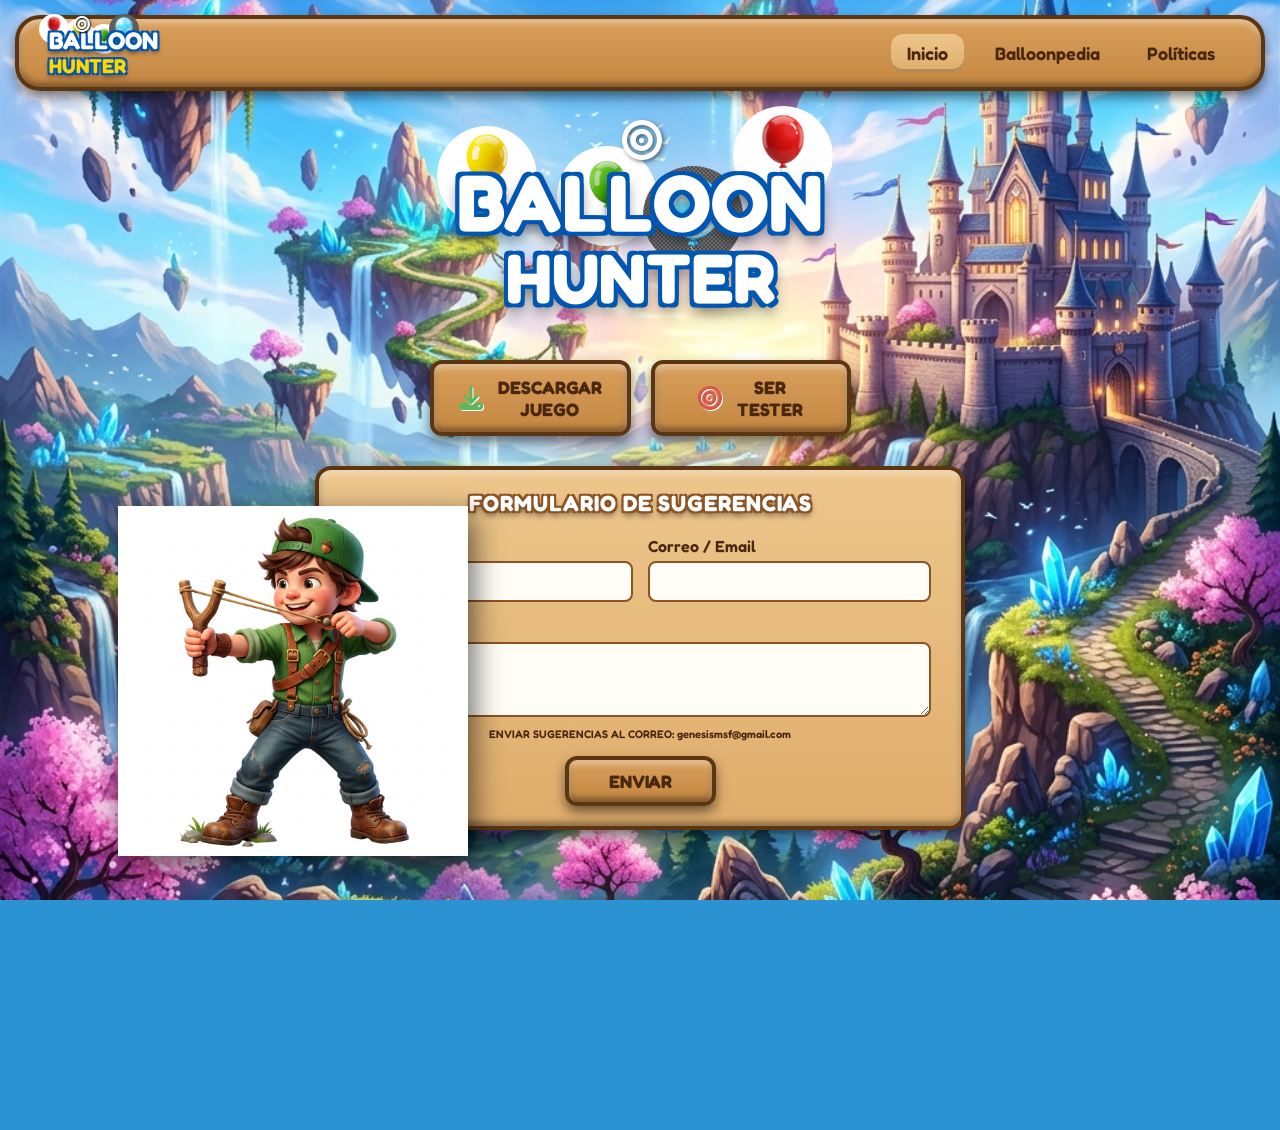
==== commit 21bfe1f3: "style: update hero section layout to match landscape mockup and add new background" ====
--- a/index.html
+++ b/index.html
@@ -64,7 +64,7 @@
                                 <input type="text" id="nombre" name="nombre" required>
                             </div>
                             <div class="input-field">
-                                <label for="email">Nombre</label> <!-- Mantenido como en el mockup -->
+                                <label for="email">Correo / Email</label> 
                                 <input type="text" id="email" name="email" required>
                             </div>
                         </div>
--- a/style.css
+++ b/style.css
@@ -236,22 +236,22 @@
 }
 
 .action-btn {
-    padding: 15px 30px;
-    font-size: 20px;
+    padding: 12px 25px;
+    font-size: 18px;
     display: flex;
     align-items: center;
     gap: 15px;
-    min-width: 220px;
+    min-width: 200px;
     justify-content: center;
 }
-.action-btn i { font-size: 30px; color: #5cb85c; text-shadow: 1px 1px 0 #fff; }
+.action-btn i { font-size: 24px; color: #5cb85c; text-shadow: 1px 1px 0 #fff; }
 .secondary-btn i { color: #d9534f; }
 
 .form-container {
     background: var(--wood-gradient-light);
     padding: 20px 30px;
     width: 100%;
-    max-width: 500px;
+    max-width: 650px;
     text-align: center;
     z-index: 10;
 }
@@ -306,17 +306,15 @@
 
 .hero-character {
     position: fixed;
-    bottom: -50px;
-    left: 50%;
-    transform: translateX(-50%);
-    width: 500px;
-    z-index: 1;
+    bottom: -30px;
+    left: 5%;
+    width: 350px;
+    z-index: 15;
     pointer-events: none;
 }
 .hero-character img {
     width: 100%;
-    filter: drop-shadow(0 10px 15px rgba(0,0,0,0.5));
-    border-radius: 50%; /* Just in case the bg is not perfectly transparent */
+    filter: drop-shadow(5px 10px 15px rgba(0,0,0,0.6));
     mix-blend-mode: multiply; /* Helps blend solid white background if not transparent */
 }
 
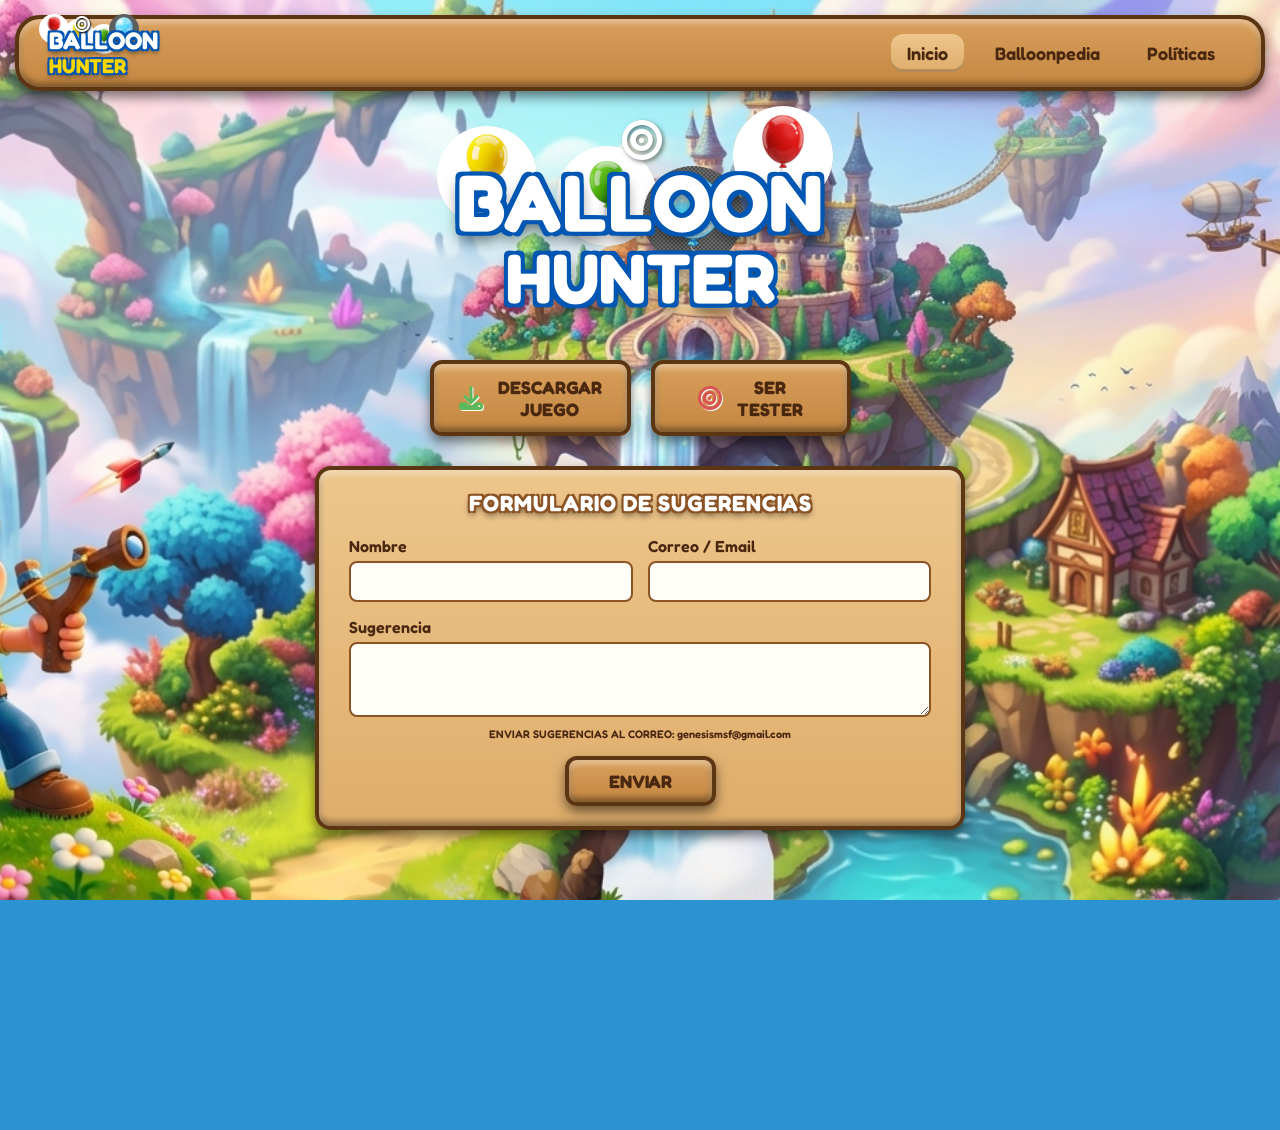
==== commit 71ddffc6: "style: remove hero character and use local background image" ====
--- a/index.html
+++ b/index.html
@@ -15,7 +15,7 @@
 </head>
 <body>
     <div id="bg-container">
-        <img src="assets/bg_sky.jpg" alt="Background" class="bg-img">
+        <img src="assets/fondo_web.png" alt="Background" class="bg-img">
     </div>
 
     <!-- NAVBAR -->
@@ -77,9 +77,6 @@
                     </form>
                 </div>
             </div>
-            <div class="hero-character">
-                <img src="assets/hero.jpg" alt="Personaje Principal">
-            </div>
         </section>
 
         <!-- SECCIÓN: BALLOONPEDIA -->
--- a/style.css
+++ b/style.css
@@ -304,19 +304,7 @@
     font-size: 18px;
 }
 
-.hero-character {
-    position: fixed;
-    bottom: -30px;
-    left: 5%;
-    width: 350px;
-    z-index: 15;
-    pointer-events: none;
-}
-.hero-character img {
-    width: 100%;
-    filter: drop-shadow(5px 10px 15px rgba(0,0,0,0.6));
-    mix-blend-mode: multiply; /* Helps blend solid white background if not transparent */
-}
+
 
 /* SECTION: BALLOONPEDIA & POLÍTICAS COMMON */
 .main-panel {
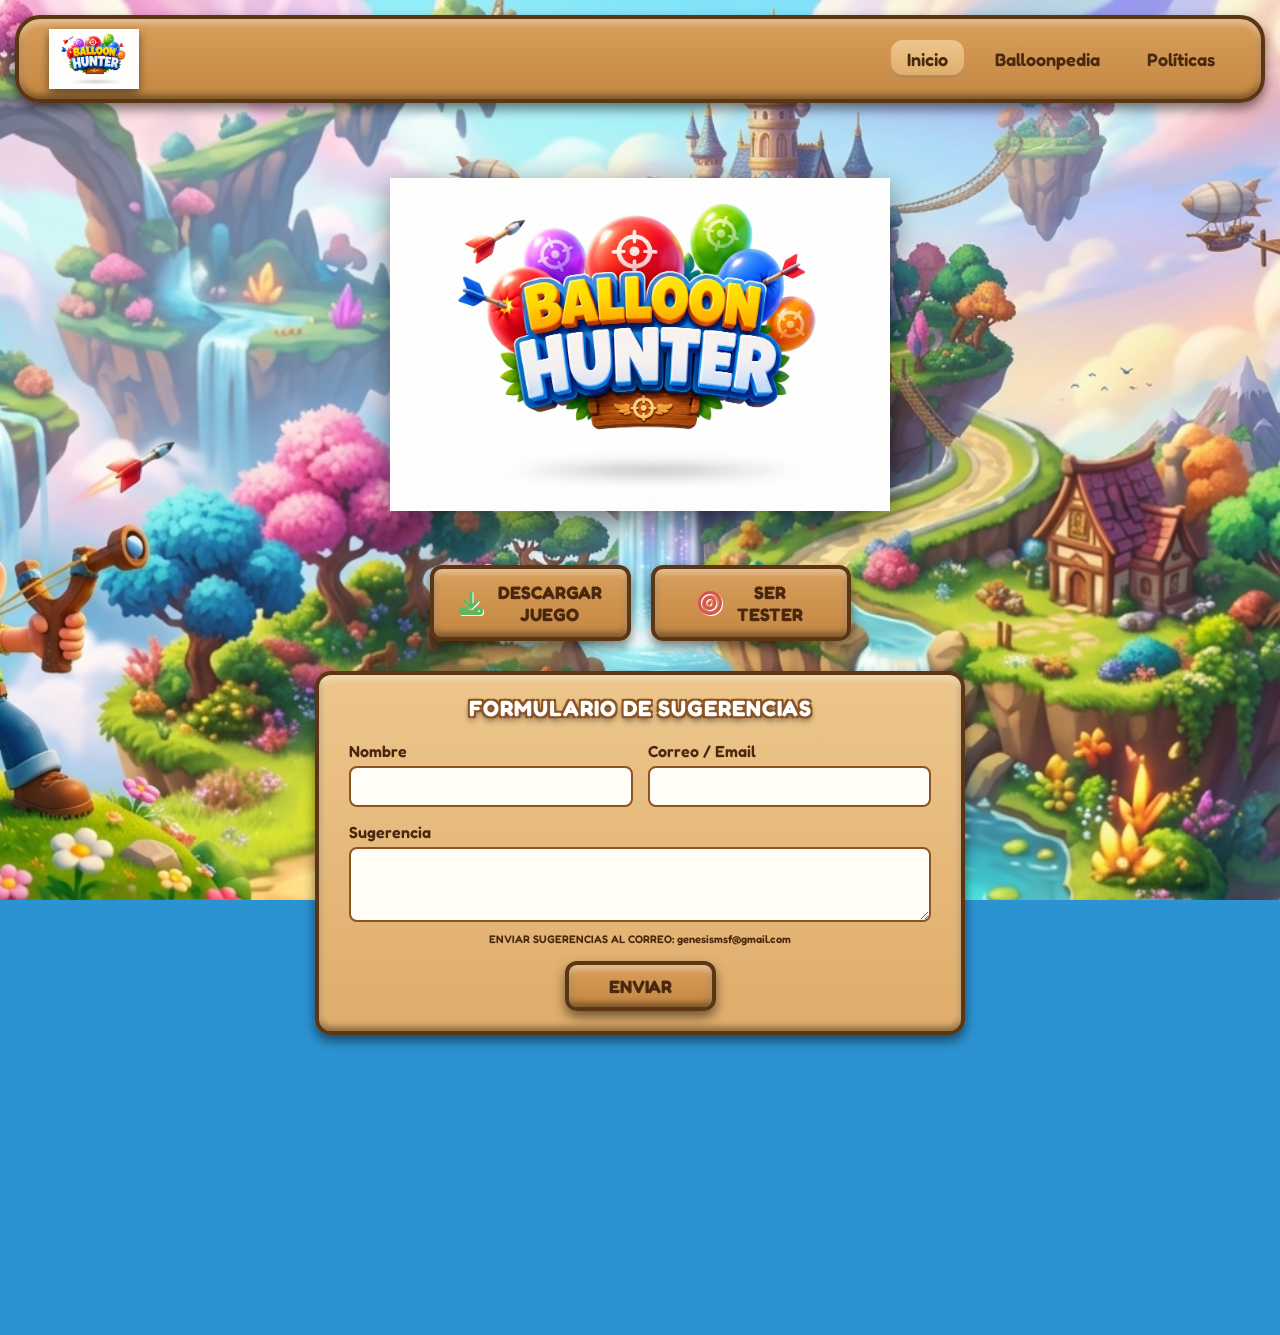
==== commit a618a331: "style: replace text logo with image logo" ====
--- a/index.html
+++ b/index.html
@@ -21,12 +21,7 @@
     <!-- NAVBAR -->
     <nav class="navbar wood-panel">
         <div class="logo">
-            <h1 class="logo-text">BALLOON <br><span>HUNTER</span></h1>
-            <div class="logo-icon-target"><i class="fa-solid fa-bullseye"></i></div>
-            <img src="assets/balloon_red.jpg" class="logo-balloon bl-red" alt="">
-            <img src="assets/balloon_yellow.jpg" class="logo-balloon bl-yellow" alt="">
-            <img src="assets/balloon_green.jpg" class="logo-balloon bl-green" alt="">
-            <img src="assets/balloon_blue.jpg" class="logo-balloon bl-blue" alt="">
+            <img src="assets/logo.png" class="nav-logo-img" alt="Balloon Hunter Logo">
         </div>
         <ul class="nav-links">
             <li><a href="#inicio" class="nav-btn active">Inicio</a></li>
@@ -42,12 +37,7 @@
         <section id="inicio" class="page-section active">
             <div class="hero">
                 <div class="hero-logo-container">
-                    <img src="assets/balloon_yellow.jpg" class="hero-balloon b-yellow" alt="">
-                    <img src="assets/balloon_green.jpg" class="hero-balloon b-green" alt="">
-                    <img src="assets/balloon_red.jpg" class="hero-balloon b-red" alt="">
-                    <img src="assets/balloon_blue.jpg" class="hero-balloon b-blue" alt="">
-                    <h1 class="giant-logo-text">BALLOON<br><span>HUNTER</span></h1>
-                    <div class="hero-target"><i class="fa-solid fa-bullseye"></i></div>
+                    <img src="assets/logo.png" class="hero-logo-img" alt="Balloon Hunter Logo">
                 </div>
                 
                 <div class="action-buttons">
--- a/style.css
+++ b/style.css
@@ -79,39 +79,10 @@
     align-items: center;
 }
 
-.logo-text {
-    font-size: 24px;
-    line-height: 1;
-    color: #fff;
-    text-shadow: 2px 2px 0 #0056b3, -2px -2px 0 #0056b3, 2px -2px 0 #0056b3, -2px 2px 0 #0056b3, 0 4px 5px rgba(0,0,0,0.5);
-    z-index: 2;
-}
-
-.logo-text span {
-    font-size: 20px;
-    color: #ffd700;
-}
-
-.logo-balloon {
-    position: absolute;
-    width: 30px;
-    height: 30px;
-    border-radius: 50%;
-    z-index: 1;
-}
-.bl-red { top: -15px; left: -10px; }
-.bl-yellow { top: -10px; left: 15px; }
-.bl-green { top: -5px; left: 40px; }
-.bl-blue { top: -15px; left: 60px; }
-
-.logo-icon-target {
-    position: absolute;
-    top: -15px;
-    left: 25px;
-    color: white;
-    font-size: 16px;
-    z-index: 3;
-    text-shadow: 1px 1px 2px black;
+.nav-logo-img {
+    height: 60px;
+    width: auto;
+    filter: drop-shadow(0 4px 5px rgba(0,0,0,0.5));
 }
 
 .nav-links {
@@ -172,42 +143,11 @@
     margin-bottom: 20px;
 }
 
-.giant-logo-text {
-    font-size: 80px;
-    line-height: 0.9;
-    color: #fff;
-    text-shadow: 4px 4px 0 #0056b3, -4px -4px 0 #0056b3, 4px -4px 0 #0056b3, -4px 4px 0 #0056b3, 0 8px 15px rgba(0,0,0,0.6);
-    position: relative;
-    z-index: 5;
-}
-
-.giant-logo-text span {
-    color: #fff;
-    font-size: 70px;
-}
-
-.hero-balloon {
-    position: absolute;
-    width: 100px;
-    height: 100px;
-    border-radius: 50%;
-    z-index: 1;
-    box-shadow: inset -10px -10px 20px rgba(0,0,0,0.3);
-}
-
-.hero-balloon.b-yellow { top: -40px; left: -20px; }
-.hero-balloon.b-green { top: -20px; left: 100px; }
-.hero-balloon.b-red { top: -60px; right: -10px; }
-.hero-balloon.b-blue { top: 0px; right: 80px; }
-
-.hero-target {
-    position: absolute;
-    top: -50px;
-    left: 45%;
-    font-size: 40px;
-    color: white;
-    z-index: 6;
-    text-shadow: 2px 2px 4px rgba(0,0,0,0.5);
+.hero-logo-img {
+    width: 100%;
+    max-width: 500px;
+    height: auto;
+    filter: drop-shadow(0 10px 15px rgba(0,0,0,0.5));
 }
 
 .action-buttons {
